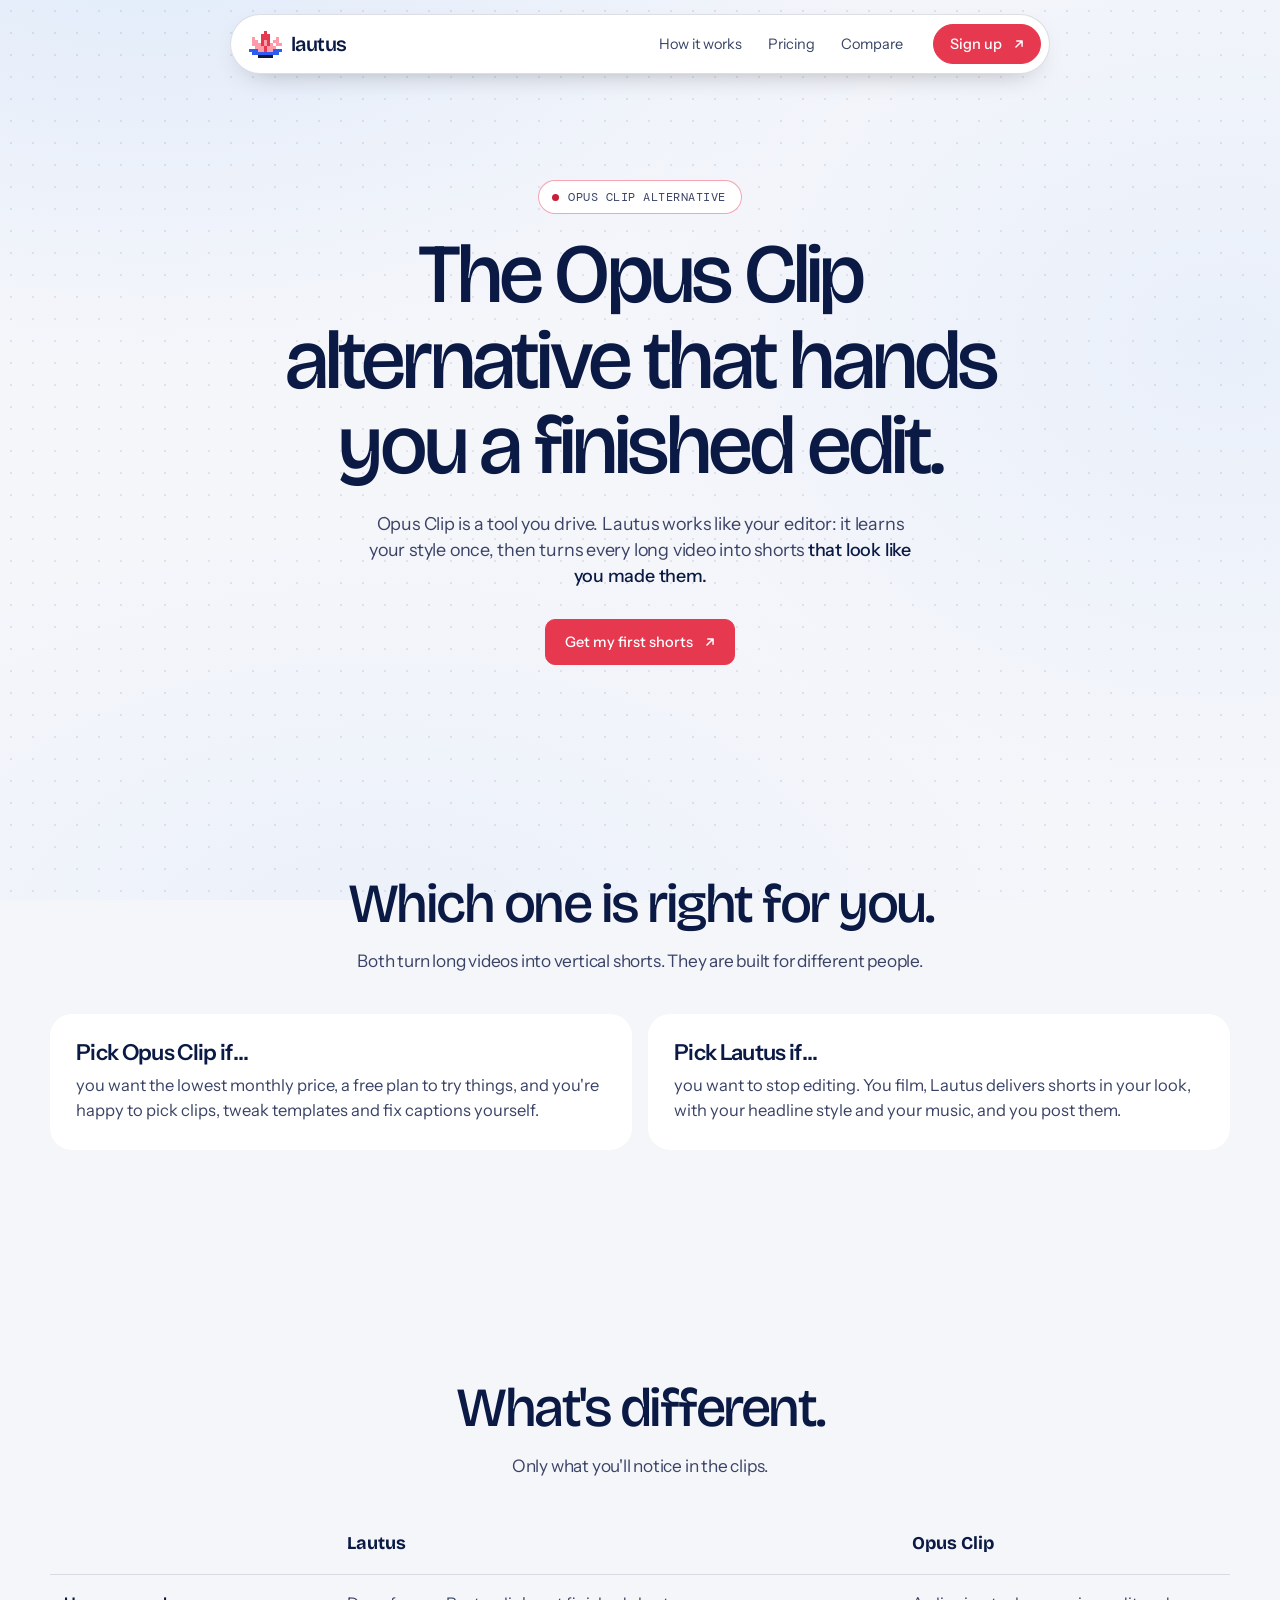
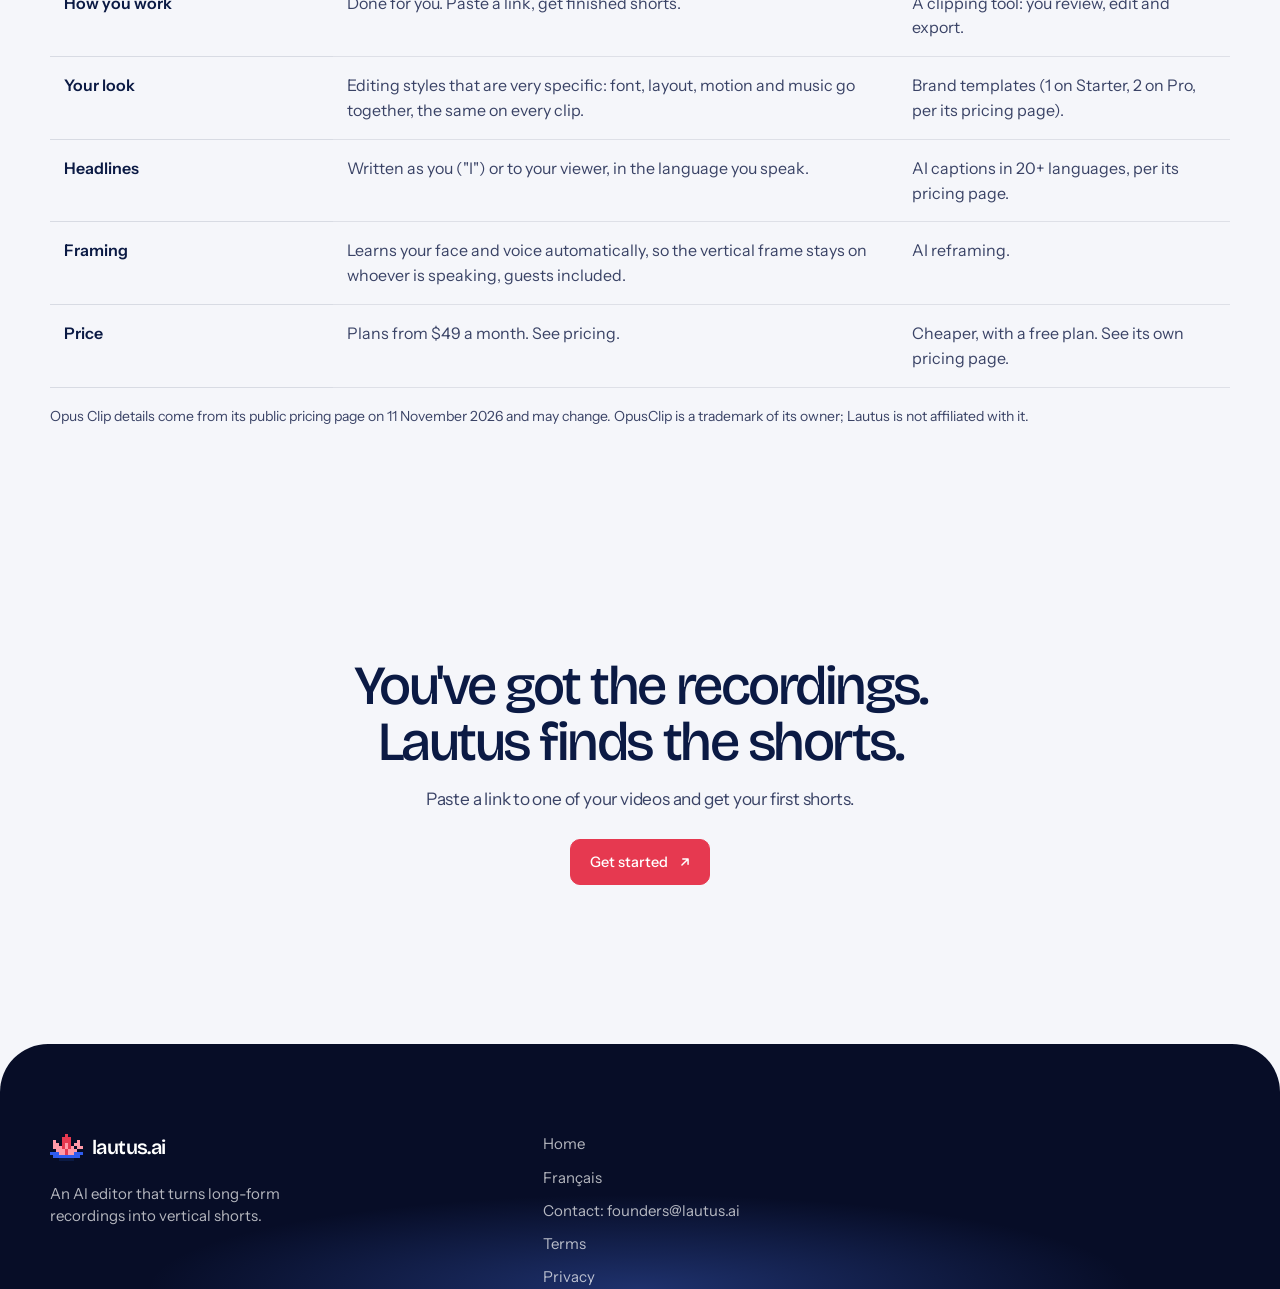
==== opus-clip-alternative/index.html @ 0450e689 "SEO: honest Opus Clip alternative page, linked from footer and sitemap Co-Authored-By: Claude Opus 5" ====
<!doctype html>
<html lang="en">
<head>
  <meta charset="utf-8" />
  <meta name="viewport" content="width=device-width, initial-scale=1" />
  <title>Opus Clip alternative for creators who want it done | Lautus</title>
  <meta name="description" content="Looking for an Opus Clip alternative? Lautus is for creators who want a finished edit in their own style, not another tool to drive: moments, framing, captions, headlines and music, done for you." />
  <meta name="robots" content="index, follow, max-image-preview:large" />
  <meta name="theme-color" content="#f7f9fe" />
  <meta name="color-scheme" content="light dark" />
  <link rel="canonical" href="https://lautus.ai/opus-clip-alternative/" />
  <link rel="icon" href="/favicon.ico" sizes="48x48" />
  <link rel="icon" type="image/png" sizes="32x32" href="/favicon-32.png" />
  <link rel="apple-touch-icon" sizes="180x180" href="/apple-touch-icon.png" />
  <meta property="og:type" content="website" />
  <meta property="og:site_name" content="Lautus" />
  <meta property="og:title" content="An Opus Clip alternative for creators who want it done" />
  <meta property="og:description" content="Lautus edits your long videos into shorts in your own style: moments, framing, captions, headlines and music." />
  <meta property="og:url" content="https://lautus.ai/opus-clip-alternative/" />
  <meta property="og:image" content="https://lautus.ai/og.png" />
  <meta name="twitter:card" content="summary_large_image" />
  <link rel="preconnect" href="https://fonts.googleapis.com" />
  <link rel="preconnect" href="https://fonts.gstatic.com" crossorigin />
  <link href="https://fonts.googleapis.com/css2?family=Bricolage+Grotesque:opsz,wght@12..96,500;12..96,600&family=DM+Mono:wght@400;500&family=Instrument+Sans:wght@400;500;600&display=swap" rel="stylesheet" />
  <script>
    // Same studio look as the English page (see index.html).
    (function () {
      var root = document.documentElement, dark = window.matchMedia('(prefers-color-scheme: dark)');
      'corners-round titles-plain buttons-accent depth-soft accent-cherry motion-live atmos-lit glow-blue design-new s-nav-v1 s-hero-v2 s-product-v2 s-how-v3 s-faq-v3 s-cta-v1 s-footer-v2'
        .split(' ').forEach(function (c) { root.classList.add('t-' + c); });
      function ground() { root.classList.toggle('t-ground-dark', dark.matches); root.classList.toggle('t-ground-light', !dark.matches); }
      ground();
      dark.addEventListener('change', ground);
    })();
  </script>
  <link rel="stylesheet" href="/styles.css?v=1793802056" />
  <link rel="stylesheet" href="/theme.css?v=1793802056" />
  <style>
    .seo-hero { padding: clamp(120px, 16vw, 180px) 0 clamp(48px, 8vw, 96px); text-align: center; }
    .seo-hero .hero__title { font-size: clamp(40px, 7vw, 84px); line-height: 1.02; max-width: 16ch; margin: 18px auto 0; }
    .seo-hero .hero__lede { max-width: 46ch; margin: 22px auto 0; }
    .seo-hero .btn { margin-top: 30px; }
    .seo-list { display: grid; gap: 16px; grid-template-columns: repeat(auto-fit, minmax(240px, 1fr)); margin-top: 40px; padding: 0; list-style: none; }
    .seo-list li { padding: 26px; border-radius: var(--radius, 22px); background: var(--surface, rgba(127,127,127,.06)); }
    .seo-list h3 { font-size: 22px; font-weight: 600; letter-spacing: -0.03em; line-height: 1.15; }
    .seo-list p { margin-top: 8px; color: var(--ink-2); }
    .seo-num { font-family: var(--font-title); font-size: 40px; font-weight: 600; line-height: 1; color: var(--accent); margin: 0 0 14px !important; }
    .seo-cta { text-align: center; }
    .seo-cta .lede { margin: 16px auto 0; max-width: 44ch; }
    .seo-cta .btn { margin-top: 28px; }
  </style>
  <style>
    .seo-table { width: 100%; margin-top: 36px; border-collapse: collapse; font-size: 16px; }
    .seo-table th, .seo-table td { text-align: left; vertical-align: top; padding: 16px 14px; border-bottom: 1px solid color-mix(in srgb, currentColor 12%, transparent); }
    .seo-table thead th { font-family: var(--font-title); font-size: 18px; }
    .seo-table td { color: var(--ink-2); }
    .seo-table th[scope=row] { font-weight: 600; width: 24%; }
    .seo-scroll { overflow-x: auto; }
    .seo-note { margin-top: 18px; font-size: 14px; color: var(--ink-2); }
  </style>
  <script type="application/ld+json">
  {
    "@context": "https://schema.org",
    "@type": "WebPage",
    "url": "https://lautus.ai/opus-clip-alternative/",
    "name": "Opus Clip alternative for creators who want it done",
    "inLanguage": "en",
    "isPartOf": { "@id": "https://lautus.ai/#website" },
    "about": { "@id": "https://lautus.ai/#org" }
  }
  </script>
</head>
<body>
  <header class="nav" data-nav>
    <div class="nav__bar">
      <a class="brand" href="/" aria-label="Lautus home">
        <img class="brand__mark" src="/brand/lautus-lotus-pixel.svg" alt="" width="110" height="90" />
        <span class="brand__word">lautus</span>
      </a>
      <nav class="nav__links" aria-label="Primary">
        <a href="/#how">How it works</a>
        <a href="/#pricing">Pricing</a>
        <a href="#compare">Compare</a>
      </nav>
      <div class="nav__cta">
        <a class="btn btn--sm nav__signup" href="https://app.lautus.ai/signup">
          <span class="btn__label">Sign up</span>
          <svg class="btn__icon" aria-hidden="true"><use href="#i-arrow" /></svg>
        </a>
      </div>
    </div>
  </header>

  <svg class="sprite" aria-hidden="true" focusable="false" style="display:none">
    <symbol id="i-arrow" viewBox="0 0 16 16"><path d="M4.5 11.5l7-7M5.5 4.5h6v6" fill="none" stroke="currentColor" stroke-width="1.7" stroke-linecap="round" stroke-linejoin="round"/></symbol>
  </svg>

  <main id="main">
    <section class="seo-hero">
      <div class="wrap">
        <p class="pill rise"><span class="pill__dot" aria-hidden="true"></span>Opus Clip alternative</p>
        <h1 class="hero__title rise" style="--d:1">The Opus Clip alternative that hands you a finished edit.</h1>
        <p class="hero__lede rise" style="--d:2">Opus Clip is a tool you drive. Lautus works like your editor: it learns your style once, then turns every long video into shorts <strong>that look like you made them.</strong></p>
        <a class="btn rise" style="--d:3" href="https://app.lautus.ai/signup">
          <span class="btn__label">Get my first shorts</span>
          <svg class="btn__icon" aria-hidden="true"><use href="#i-arrow" /></svg>
        </a>
      </div>
    </section>

    <section class="section" id="when">
      <div class="wrap">
        <header class="head">
          <h2 class="h2">Which one is right for you.</h2>
          <p class="lede">Both turn long videos into vertical shorts. They are built for different people.</p>
        </header>
        <ul class="seo-list">
          <li><h3>Pick Opus Clip if…</h3><p>you want the lowest monthly price, a free plan to try things, and you're happy to pick clips, tweak templates and fix captions yourself.</p></li>
          <li><h3>Pick Lautus if…</h3><p>you want to stop editing. You film, Lautus delivers shorts in your look, with your headline style and your music, and you post them.</p></li>
        </ul>
      </div>
    </section>

    <section class="section" id="compare">
      <div class="wrap">
        <header class="head">
          <h2 class="h2">What's different.</h2>
          <p class="lede">Only what you'll notice in the clips.</p>
        </header>
        <div class="seo-scroll">
          <table class="seo-table">
            <thead><tr><th scope="col"></th><th scope="col">Lautus</th><th scope="col">Opus Clip</th></tr></thead>
            <tbody>
              <tr><th scope="row">How you work</th><td>Done for you. Paste a link, get finished shorts.</td><td>A clipping tool: you review, edit and export.</td></tr>
              <tr><th scope="row">Your look</th><td>Editing styles that are very specific: font, layout, motion and music go together, the same on every clip.</td><td>Brand templates (1 on Starter, 2 on Pro, per its pricing page).</td></tr>
              <tr><th scope="row">Headlines</th><td>Written as you ("I") or to your viewer, in the language you speak.</td><td>AI captions in 20+ languages, per its pricing page.</td></tr>
              <tr><th scope="row">Framing</th><td>Learns your face and voice automatically, so the vertical frame stays on whoever is speaking, guests included.</td><td>AI reframing.</td></tr>
              <tr><th scope="row">Price</th><td>Plans from $49 a month. <a href="/#pricing">See pricing</a>.</td><td>Cheaper, with a free plan. See its own pricing page.</td></tr>
            </tbody>
          </table>
        </div>
        <p class="seo-note">Opus Clip details come from its public pricing page on 11 November 2026 and may change. OpusClip is a trademark of its owner; Lautus is not affiliated with it.</p>
      </div>
    </section>

    <section class="section seo-cta">
      <div class="wrap">
        <h2 class="h2">You've got the recordings.<br />Lautus finds the shorts.</h2>
        <p class="lede">Paste a link to one of your videos and get your first shorts.</p>
        <a class="btn" href="https://app.lautus.ai/signup">
          <span class="btn__label">Get started</span>
          <svg class="btn__icon" aria-hidden="true"><use href="#i-arrow" /></svg>
        </a>
      </div>
    </section>
  </main>

  <footer class="footer">
    <div class="wrap footer__top">
      <div class="footer__brand">
        <a class="brand brand--light" href="/" aria-label="Lautus home">
          <img class="brand__mark" src="/brand/lautus-lotus-pixel.svg" alt="" width="110" height="90" />
          <span class="brand__word">lautus.ai</span>
        </a>
        <p>An AI editor that turns long-form recordings into vertical shorts.</p>
      </div>
      <nav class="footer__links" aria-label="Footer">
        <a href="/">Home</a>
        <a href="/fr/" hreflang="fr" lang="fr">Français</a>
        <a href="mailto:founders@lautus.ai">Contact: founders@lautus.ai</a>
        <a href="https://app.lautus.ai/terms">Terms</a>
        <a href="https://app.lautus.ai/privacy">Privacy</a>
      </nav>
    </div>
  </footer>
</body>
</html>
---- styles.css ----
/* ==========================================================================
   Lautus — landing page
   Paper white · navy ink · cherry selections · soft blue glows
   ========================================================================== */

:root {
  --paper: #f7f9fe;
  --surface: #ffffff;
  --ink: #0b1a44;
  --ink-2: #4a5680;
  --ink-3: #626e94;
  --line: rgba(11, 26, 68, 0.09);
  --line-2: rgba(11, 26, 68, 0.16);

  --blue: #4f7dff;
  --blue-deep: #2f5cf0;
  --sky: #78a0ff;
  --cherry: #c81e38;
  --cherry-bright: #e63950;

  --night: #070d27;

  --font: 'General Sans', 'Helvetica Neue', Arial, sans-serif;
  --font-mono: 'Azeret Mono', 'SF Mono', Menlo, monospace;

  --ease-out: cubic-bezier(0.16, 1, 0.3, 1);
  --ease-io: cubic-bezier(0.65, 0, 0.35, 1);

  --shadow-btn:
    0 0.7px 0.7px -0.3px rgba(11, 26, 68, 0.08),
    0 1.8px 1.8px -0.6px rgba(11, 26, 68, 0.08),
    0 3.6px 3.6px -0.9px rgba(11, 26, 68, 0.08),
    0 6.9px 6.9px -1.2px rgba(11, 26, 68, 0.08),
    0 13.6px 13.6px -1.5px rgba(11, 26, 68, 0.09),
    0 30px 30px -1.75px rgba(11, 26, 68, 0.1);
  --shadow-card:
    0 1px 2px rgba(11, 26, 68, 0.04),
    0 4px 10px -4px rgba(11, 26, 68, 0.06),
    0 22px 44px -22px rgba(11, 26, 68, 0.2);
  --shadow-float:
    0 2px 6px rgba(11, 26, 68, 0.05),
    0 30px 70px -28px rgba(11, 26, 68, 0.35);

  --wrap: 1180px;
  --gutter: clamp(16px, 4vw, 40px);

  interpolate-size: allow-keywords;
}

/* Self-hosted Medium keeps the wordmark right even if the font CDN is slow. */
@font-face {
  font-family: 'General Sans';
  src: url('fonts/GeneralSans-Medium.woff2') format('woff2');
  font-weight: 500;
  font-style: normal;
  font-display: swap;
}

/* --------------------------------------------------------------------------
   Base
   -------------------------------------------------------------------------- */

*, *::before, *::after { box-sizing: border-box; }

html {
  -webkit-text-size-adjust: 100%;
  color-scheme: light;
  scroll-behavior: smooth;
  scroll-padding-top: 96px;
}

body {
  margin: 0;
  background: var(--paper);
  color: var(--ink);
  font-family: var(--font);
  font-size: 17px;
  line-height: 1.55;
  letter-spacing: -0.006em;
  -webkit-font-smoothing: antialiased;
  -moz-osx-font-smoothing: grayscale;
  overflow-x: clip;
}

img, svg { display: block; max-width: 100%; }
a { color: inherit; text-decoration: none; }
button, input { font: inherit; }
p, h1, h2, h3, ul, ol, figure, blockquote { margin: 0; }
ul, ol { padding: 0; list-style: none; }
strong, b { font-weight: 600; }

.sprite { position: absolute; width: 0; height: 0; overflow: hidden; }

.sr-only {
  position: absolute; width: 1px; height: 1px; padding: 0; margin: -1px;
  overflow: hidden; clip: rect(0, 0, 0, 0); white-space: nowrap; border: 0;
}

.skip {
  position: fixed; left: 16px; top: 16px; z-index: 100;
  padding: 10px 14px; border-radius: 10px;
  background: var(--ink); color: #fff; font-weight: 500;
  transform: translateY(-160%);
  transition: transform 0.3s var(--ease-out);
}
.skip:focus-visible { transform: none; outline: 2px solid var(--blue); outline-offset: 2px; }

.wrap { width: min(var(--wrap), 100% - 2 * var(--gutter)); margin-inline: auto; }

/* --------------------------------------------------------------------------
   Type
   -------------------------------------------------------------------------- */

.h2 {
  font-size: clamp(2.15rem, 4.4vw, 3.45rem);
  font-weight: 600;
  line-height: 1.02;
  letter-spacing: -0.045em;
  text-wrap: balance;
}

.lede {
  font-size: clamp(1.05rem, 1.35vw, 1.25rem);
  line-height: 1.45;
  letter-spacing: -0.012em;
  color: var(--ink-2);
  text-wrap: pretty;
}
.lede strong { font-weight: 500; color: var(--ink); }

.grad {
  background: linear-gradient(90deg, var(--ink) 0%, var(--blue-deep) 55%, var(--sky) 100%);
  -webkit-background-clip: text;
          background-clip: text;
  color: transparent;
}

/* Logo chip used as a section eyebrow */
.brandchip {
  display: inline-flex; align-items: center; gap: 8px;
  font-size: 15px; font-weight: 500; letter-spacing: 0.14em;
  color: var(--ink);
}
.brandchip img { width: 26px; height: auto; }
.brandchip__sep { width: 1px; height: 16px; background: var(--line-2); }
.brandchip__sub { letter-spacing: 0.02em; color: var(--ink-3); }
.brandchip--dark { color: #fff; }

/* --------------------------------------------------------------------------
   Buttons — letters roll up on hover (script.js splits the label)
   -------------------------------------------------------------------------- */

.btn {
  --btn-bg: var(--ink);
  --btn-fg: #fff;
  position: relative;
  display: inline-flex; align-items: center; justify-content: center; gap: 10px;
  height: 46px;
  padding: 0 17px 0 19px;
  border: 0; border-radius: 10px;
  background: var(--btn-bg);
  color: var(--btn-fg);
  font: 600 13px/1 var(--font);
  letter-spacing: 0.045em;
  text-transform: uppercase;
  white-space: nowrap;
  cursor: pointer;
  box-shadow: inset 0 1px 0 rgba(255, 255, 255, 0.14), var(--shadow-btn);
  transition: transform 0.35s var(--ease-out), box-shadow 0.35s var(--ease-out), opacity 0.25s;
}
.btn:hover { transform: translateY(-1px); }
.btn:active { transform: translateY(1px) scale(0.985); }
.btn:focus-visible { outline: 2px solid var(--blue); outline-offset: 3px; }

.btn--light {
  --btn-bg: #fff;
  --btn-fg: var(--ink);
  box-shadow: inset 0 0 0 1px rgba(11, 26, 68, 0.06), var(--shadow-btn);
}
.btn--sm { height: 40px; padding: 0 14px 0 16px; font-size: 12px; border-radius: 9px; }

.btn__label { display: inline-flex; }
.btn__icon { width: 14px; height: 14px; flex: none; transition: transform 0.45s var(--ease-out); }
.btn:hover .btn__icon { transform: translate(2px, -2px); }

.roll { display: inline-flex; height: 1.3em; line-height: 1.3em; overflow: hidden; }
.roll__c {
  display: inline-block;
  white-space: pre;
  text-shadow: 0 1.3em 0 currentColor;
  transition: transform 0.55s var(--ease-out);
  transition-delay: calc(var(--i) * 12ms);
}
.btn:hover .roll__c, .btn:focus-visible .roll__c { transform: translateY(-1.3em); }

/* --------------------------------------------------------------------------
   Nav — floating bar
   -------------------------------------------------------------------------- */

.nav {
  position: fixed; inset: 14px 0 auto; z-index: 50;
  padding-inline: var(--gutter);
  pointer-events: none;
}

.nav__bar, .nav__menu {
  pointer-events: auto;
  width: min(900px, 100%);
  margin-inline: auto;
  background: rgba(255, 255, 255, 0.74);
  -webkit-backdrop-filter: blur(18px) saturate(160%);
          backdrop-filter: blur(18px) saturate(160%);
  border: 1px solid rgba(255, 255, 255, 0.95);
  border-radius: 16px;
  box-shadow: 0 1px 2px rgba(11, 26, 68, 0.04), 0 12px 32px -16px rgba(11, 26, 68, 0.22);
}

.nav__bar {
  display: flex; align-items: center; gap: 8px;
  height: 60px;
  padding: 0 10px 0 14px;
  transition: box-shadow 0.4s, background-color 0.4s;
}
.nav.is-scrolled .nav__bar {
  background: rgba(255, 255, 255, 0.86);
  box-shadow: 0 1px 2px rgba(11, 26, 68, 0.05), 0 18px 40px -18px rgba(11, 26, 68, 0.3);
}

.brand { display: inline-flex; align-items: center; gap: 9px; color: var(--ink); }
.brand__mark { width: 34px; height: auto; }
.brand__word {
  font-weight: 500;
  font-size: 14.5px;
  letter-spacing: 0.16em;
  text-transform: lowercase;
}
.brand:focus-visible { outline: 2px solid var(--blue); outline-offset: 4px; border-radius: 8px; }

.nav__links { display: flex; align-items: center; gap: 2px; margin-left: auto; }
.nav__links a {
  padding: 8px 12px;
  border-radius: 8px;
  font-size: 14.5px;
  color: rgba(11, 26, 68, 0.66);
  transition: color 0.2s, background-color 0.2s;
}
.nav__links a:hover { color: var(--ink); background: rgba(11, 26, 68, 0.045); }
.nav__links a:focus-visible { outline: 2px solid var(--blue); outline-offset: 1px; }
.nav__cta { display: flex; align-items: center; gap: 8px; margin-left: 10px; }

.nav__toggle {
  display: none; place-items: center;
  width: 42px; height: 42px;
  margin-left: 6px;
  border: 0; border-radius: 10px;
  background: rgba(11, 26, 68, 0.05);
  cursor: pointer;
}
.nav__toggle span {
  grid-area: 1 / 1;
  width: 18px; height: 1.8px; border-radius: 2px;
  background: var(--ink);
  transition: transform 0.35s var(--ease-out);
}
.nav__toggle span:first-child { transform: translateY(-3.5px); }
.nav__toggle span:last-child { transform: translateY(3.5px); }
.nav__toggle[aria-expanded="true"] span:first-child { transform: rotate(45deg); }
.nav__toggle[aria-expanded="true"] span:last-child { transform: rotate(-45deg); }
.nav__toggle:focus-visible { outline: 2px solid var(--blue); outline-offset: 2px; }

.nav__menu {
  display: grid; gap: 2px;
  margin-top: 8px;
  padding: 10px;
  background: rgba(255, 255, 255, 0.94);
  animation: fade-up 0.4s var(--ease-out) both;
}
.nav__menu[hidden] { display: none; }
.nav__menu a:not(.btn) { padding: 12px; border-radius: 10px; font-size: 16px; }
.nav__menu a:not(.btn):hover { background: rgba(11, 26, 68, 0.045); }
.nav__menu .btn { margin-top: 6px; }

/* --------------------------------------------------------------------------
   Hero
   -------------------------------------------------------------------------- */

.hero {
  position: relative;
  isolation: isolate;
  padding-top: clamp(118px, 15vh, 150px);
}

.hero__bg {
  position: absolute; inset: 0 0 -10%; z-index: -1;
  overflow: hidden; pointer-events: none;
}

.glow { position: absolute; border-radius: 50%; filter: blur(70px); }
.glow--a {
  width: min(62vw, 820px); aspect-ratio: 1;
  left: -16%; top: -30%;
  background: radial-gradient(circle, rgba(79, 125, 255, 0.34) 0%, rgba(79, 125, 255, 0.1) 45%, transparent 70%);
  animation: drift-a 40s ease-in-out infinite alternate;
}
.glow--b {
  width: min(54vw, 720px); aspect-ratio: 1;
  right: -14%; top: -6%;
  background: radial-gradient(circle, rgba(120, 160, 255, 0.3) 0%, rgba(120, 160, 255, 0.08) 45%, transparent 70%);
  animation: drift-b 52s ease-in-out infinite alternate;
}
.glow--c {
  width: min(30vw, 380px); aspect-ratio: 1;
  left: 50%; top: 34%;
  background: radial-gradient(circle, rgba(230, 57, 80, 0.1) 0%, transparent 65%);
  animation: drift-c 46s ease-in-out infinite alternate;
}

/* soft vertical light, like sun through blinds */
.streaks {
  position: absolute; inset: 0;
  background: repeating-linear-gradient(90deg,
    rgba(255, 255, 255, 0) 0 80px,
    rgba(255, 255, 255, 0.6) 80px 130px,
    rgba(255, 255, 255, 0) 130px 230px);
  -webkit-mask-image: radial-gradient(70% 55% at 50% 18%, #000, transparent 75%);
          mask-image: radial-gradient(70% 55% at 50% 18%, #000, transparent 75%);
  filter: blur(16px);
  opacity: 0.8;
}

.hero__inner { display: flex; flex-direction: column; align-items: center; text-align: center; }

.pill {
  display: inline-flex; align-items: center; gap: 9px;
  height: 34px;
  padding: 0 15px 0 13px;
  border-radius: 999px;
  background: rgba(255, 255, 255, 0.75);
  border: 1px solid rgba(255, 255, 255, 0.95);
  box-shadow: 0 1px 2px rgba(11, 26, 68, 0.05), 0 8px 20px -10px rgba(11, 26, 68, 0.2);
  font-size: 13.5px; font-weight: 500;
  color: var(--ink-2);
}
.pill__dot {
  width: 7px; height: 7px; border-radius: 50%;
  background: var(--cherry);
  animation: pulse 2.4s ease-out infinite;
}

.hero__title {
  margin-top: 26px;
  font-size: clamp(2.4rem, 6.1vw, 4.9rem);
  font-weight: 600;
  line-height: 1.06;
  letter-spacing: -0.05em;
  text-wrap: balance;
}

/* "finds" — a clip selection, with marching ants, handles and in/out points */
.select {
  position: relative;
  display: inline-block;
  padding: 0 0.14em 0.02em;
  margin-inline: 0.02em;
  border-radius: 0.1em;
  background: #fff;
  box-shadow: 0 1px 16px rgba(11, 26, 68, 0.14), 0 1px 3px rgba(11, 26, 68, 0.06);
}
.select::before {
  --ant: var(--cherry-bright);
  content: "";
  position: absolute; inset: -2px;
  pointer-events: none;
  background:
    linear-gradient(90deg, var(--ant) 55%, transparent 0) 0 0 / 12px 2px repeat-x,
    linear-gradient(90deg, var(--ant) 55%, transparent 0) 0 100% / 12px 2px repeat-x,
    linear-gradient(180deg, var(--ant) 55%, transparent 0) 0 0 / 2px 12px repeat-y,
    linear-gradient(180deg, var(--ant) 55%, transparent 0) 100% 0 / 2px 12px repeat-y;
  animation: ants 1.2s linear infinite;
}
.select__h {
  position: absolute;
  width: 9px; height: 9px;
  background: #fff;
  border: 1.6px solid var(--cherry-bright);
  border-radius: 2px;
}
.select__h:nth-of-type(1) { left: -6px; top: -6px; }
.select__h:nth-of-type(2) { right: -6px; top: -6px; }
.select__h:nth-of-type(3) { left: -6px; bottom: -6px; }
.select__h:nth-of-type(4) { right: -6px; bottom: -6px; }
/* in/out points, drawn from data-tc so they stay out of the heading text */
/* hero A/B test, variant B: the selected word changes and the box follows its width */
.select { white-space: nowrap; transition: width 0.35s var(--ease-out); }
.select__w { display: inline-block; transition: opacity 0.2s, transform 0.2s var(--ease-out); }
.select__w.is-out { opacity: 0; transform: translateY(-0.18em); }

.select::after {
  content: attr(data-tc);
  content: attr(data-tc) / "";
  position: absolute; left: 50%; top: calc(100% + 11px);
  translate: -50% 0;
  padding: 5px 8px 4px;
  border-radius: 6px;
  background: var(--cherry);
  color: #fff;
  font: 500 11px/1 var(--font-mono);
  letter-spacing: 0.02em;
  white-space: nowrap;
  box-shadow: 0 6px 14px -6px rgba(200, 30, 56, 0.6);
}

.hero__lede {
  max-width: 36em;
  margin-top: 40px;
  font-size: clamp(1.05rem, 1.4vw, 1.28rem);
  line-height: 1.45;
  letter-spacing: -0.012em;
  color: var(--ink-2);
  text-wrap: pretty;
}
.hero__lede strong { font-weight: 500; color: var(--ink); }

.proof { margin-top: 52px; font-size: 14px; color: var(--ink-3); }

.marquee {
  width: min(920px, 100%);
  margin-top: 18px;
  overflow: hidden;
  -webkit-mask-image: linear-gradient(90deg, transparent, #000 14%, #000 86%, transparent);
          mask-image: linear-gradient(90deg, transparent, #000 14%, #000 86%, transparent);
}
.marquee__list { display: flex; justify-content: center; flex-wrap: wrap; row-gap: 12px; }
.marquee.is-ready .marquee__list {
  flex-wrap: nowrap; justify-content: flex-start;
  width: max-content;
  animation: marquee 38s linear infinite;
}
.marquee:hover .marquee__list { animation-play-state: paused; }
.marquee__list li {
  display: inline-flex; align-items: center; gap: 10px;
  padding-inline: 0 48px;
  font-size: 21px; font-weight: 600;
  letter-spacing: -0.035em;
  color: rgba(11, 26, 68, 0.55);
  white-space: nowrap;
}
.marquee__list svg { width: 22px; height: 22px; }

/* --------------------------------------------------------------------------
   Hero visual — scales with its own width (container units)
   -------------------------------------------------------------------------- */

.stage {
  position: relative;
  width: min(1180px, 100% - 2 * var(--gutter));
  aspect-ratio: 1180 / 600;
  margin: 52px auto 0;
  container-type: inline-size;
  -webkit-mask-image: linear-gradient(#000 70%, transparent 98%);
          mask-image: linear-gradient(#000 70%, transparent 98%);
}

.editor {
  position: absolute; left: 15.5%; top: 2%;
  width: 69%;
  font-size: 1.02cqw;
  border-radius: 1.4em;
  background: #fff;
  border: 1px solid rgba(11, 26, 68, 0.08);
  box-shadow: 0 2px 6px rgba(11, 26, 68, 0.05), 0 40px 90px -40px rgba(11, 26, 68, 0.45);
  overflow: hidden;
}

.editor__bar {
  display: flex; align-items: center; gap: 1em;
  height: 3.4em;
  padding: 0 1.2em;
  border-bottom: 1px solid var(--line);
  background: #fbfcff;
}
.dots { display: flex; gap: 0.45em; }
.dots i { width: 0.8em; height: 0.8em; border-radius: 50%; background: #dfe4f2; }
.editor__file { display: inline-flex; align-items: center; gap: 0.5em; font-size: 1.05em; font-weight: 500; }
.editor__file svg { width: 1.25em; height: 1.25em; color: var(--ink-3); }
.editor__tc { font: 500 0.92em var(--font-mono); color: var(--ink-3); }
.editor__found {
  display: inline-flex; align-items: center; gap: 0.5em;
  height: 2.2em; margin-left: auto; padding: 0 0.9em;
  border-radius: 999px;
  background: #fff0f2;
  color: var(--cherry);
  font-size: 0.95em; font-weight: 600;
}
.editor__found i {
  width: 0.55em; height: 0.55em; border-radius: 50%;
  background: var(--cherry-bright);
  animation: pulse 2.4s ease-out infinite;
}

.editor__body {
  display: grid;
  grid-template-columns: 1.72fr 1fr;
  gap: 1.1em;
  padding: 1.1em;
}

.player { position: relative; aspect-ratio: 16 / 9; border-radius: 0.9em; overflow: hidden; }

.scene { position: absolute; inset: 0; overflow: hidden; background: var(--scene, #1a2a66); }
.scene--stage {
  --scene:
    radial-gradient(55% 70% at 68% 32%, rgba(120, 160, 255, 0.6), transparent 70%),
    radial-gradient(40% 40% at 95% 95%, rgba(230, 57, 80, 0.35), transparent 70%),
    linear-gradient(180deg, #111c4a, #0a1233);
}
.scene__screen {
  position: absolute; left: 7%; top: 14%;
  width: 40%; aspect-ratio: 16 / 10;
  display: flex; flex-direction: column; gap: 0.7em;
  padding: 1.4em;
  border-radius: 0.5em;
  background: linear-gradient(160deg, rgba(255, 255, 255, 0.22), rgba(255, 255, 255, 0.05));
  border: 1px solid rgba(255, 255, 255, 0.18);
}
.scene__screen i { height: 0.6em; border-radius: 1em; background: rgba(255, 255, 255, 0.35); }
.scene__screen i:nth-child(1) { width: 70%; height: 1em; background: rgba(255, 255, 255, 0.55); }
.scene__screen i:nth-child(2) { width: 92%; }
.scene__screen i:nth-child(3) { width: 56%; }

.person { fill: currentColor; }
.scene .person {
  position: absolute; bottom: -3%; left: 54%;
  width: 30%;
  color: #060b24;
  filter: drop-shadow(0 0 1.1em rgba(120, 160, 255, 0.5));
}

.crop {
  position: absolute; top: 0; bottom: 0; left: 53.2%;
  width: 31.64%;
  border: 2px dashed rgba(255, 255, 255, 0.92);
  border-radius: 0.4em;
  box-shadow: 0 0 0 100em rgba(4, 8, 28, 0.45);
}
.crop b {
  position: absolute; top: 0.7em; left: 0.7em;
  padding: 0.35em 0.55em;
  border-radius: 0.4em;
  background: var(--cherry-bright);
  color: #fff;
  font: 600 0.85em/1 var(--font-mono);
}

.moments { display: flex; flex-direction: column; gap: 0.55em; min-width: 0; }
.moments__head {
  display: flex; align-items: center; justify-content: space-between;
  padding: 0.2em 0.2em 0.3em;
  font-size: 1.05em; font-weight: 600;
}
.moments__head span {
  padding: 0.25em 0.65em; border-radius: 1em;
  background: #f1f4fc;
  font: 500 0.85em var(--font-mono);
  color: var(--ink-3);
}
.moment {
  display: flex; align-items: center; gap: 0.75em;
  padding: 0.6em;
  border-radius: 0.75em;
  border: 1px solid var(--line);
  background: #fff;
}
.moment.is-active {
  border-color: rgba(230, 57, 80, 0.5);
  background: #fff6f7;
  box-shadow: 0 0 0 3px rgba(230, 57, 80, 0.08);
}
.moment__thumb { flex: none; width: 2.6em; aspect-ratio: 9 / 16; border-radius: 0.4em; background: var(--scene); }
.moment__txt { flex: 1; min-width: 0; display: flex; flex-direction: column; gap: 0.25em; }
.moment__txt b {
  display: -webkit-box; -webkit-line-clamp: 2; -webkit-box-orient: vertical; overflow: hidden;
  font-size: 0.98em; font-weight: 600; line-height: 1.25; letter-spacing: -0.01em;
}
.moment__txt small { font: 400 0.8em var(--font-mono); color: var(--ink-3); }

.score {
  position: relative;
  flex: none; display: grid; place-items: center;
  width: 2.6em; height: 2.6em; border-radius: 50%;
  font: 600 0.9em/1 var(--font-mono);
  color: var(--blue-deep);
}
.score::before {
  content: "";
  position: absolute; inset: 0; border-radius: 50%;
  background: conic-gradient(currentColor 0 88%, rgba(79, 125, 255, 0.15) 0);
  -webkit-mask: radial-gradient(farthest-side, transparent calc(100% - 2.5px), #000 calc(100% - 2px));
          mask: radial-gradient(farthest-side, transparent calc(100% - 2.5px), #000 calc(100% - 2px));
}
.moment.is-active .score { color: var(--cherry-bright); }

.timeline {
  grid-column: 1 / -1;
  padding: 0.9em 1em 1.1em;
  border-radius: 0.9em;
  background: #f6f8fd;
  border: 1px solid var(--line);
}
.timeline__ruler {
  display: flex; justify-content: space-between;
  margin-bottom: 0.7em;
  font: 400 0.78em var(--font-mono);
  color: var(--ink-3);
}
.timeline__track { position: relative; height: 4.2em; }

.wave { display: flex; align-items: center; gap: 2px; height: 100%; }
.wave i {
  flex: 1;
  height: calc(var(--h, 0.4) * 100%);
  min-height: 2px;
  border-radius: 2px;
  background: rgba(11, 26, 68, 0.18);
}
.timeline .wave i.on { background: var(--cherry-bright); }

.clip {
  position: absolute; top: -0.4em; bottom: -0.4em;
  left: var(--x); width: var(--w);
  border-radius: 0.4em;
  background: rgba(230, 57, 80, 0.1);
  border: 1.5px solid rgba(230, 57, 80, 0.65);
}
.clip.is-active { background: rgba(230, 57, 80, 0.18); border-color: var(--cherry-bright); box-shadow: 0 0 0 3px rgba(230, 57, 80, 0.12); }

.playhead {
  position: absolute; inset: -0.9em 0 -0.7em;
  pointer-events: none;
  transform: translateX(21%);
  animation: playhead 16s linear -3.4s infinite;
}
.playhead::before, .playhead::after {
  content: "";
  position: absolute; left: 0;
  background: var(--ink);
}
.playhead::before {
  top: -0.2em;
  width: 0.9em; height: 0.9em;
  translate: calc(-50% + 1px) 0;
  clip-path: polygon(0 0, 100% 0, 100% 55%, 50% 100%, 0 55%);
}
.playhead::after { top: 0; bottom: 0; width: 2px; border-radius: 2px; }

/* phones fanned around the editor */
.phone { position: absolute; z-index: 2; width: 18.5%; }
.phone .short { font-size: 0.95cqw; }
.phone--l { left: 2.5%; top: 17%; rotate: -7deg; }
.phone--r { right: 2.5%; top: 9%; rotate: 6deg; }
.phone--l .short { animation: float 7s ease-in-out infinite alternate; }
.phone--r .short { animation: float 8s ease-in-out -3s infinite alternate; }

/* --------------------------------------------------------------------------
   Vertical short — a stylised 9:16 frame, sized in em
   -------------------------------------------------------------------------- */

.short {
  position: relative;
  aspect-ratio: 9 / 16;
  font-size: 10px;
  border-radius: 1.8em;
  border: 0.45em solid #0a1030;
  background: var(--scene, #1b2b6b);
  overflow: hidden;
  isolation: isolate;
  box-shadow: 0 2em 4em -1.6em rgba(6, 12, 40, 0.55), 0 0.3em 0.8em rgba(6, 12, 40, 0.2);
}
.short__person {
  position: absolute; left: 50%; bottom: -4%;
  width: 92%;
  translate: -50% 0;
  color: rgba(5, 9, 30, 0.94);
  filter: drop-shadow(0 0 1.4em rgba(255, 255, 255, 0.28));
}
.short__progress {
  position: absolute; top: 1.3em; left: 1.2em; right: 1.2em;
  height: 0.28em; border-radius: 1em;
  background: rgba(255, 255, 255, 0.28);
  overflow: hidden;
}
.short__progress i {
  display: block; height: 100%;
  border-radius: inherit;
  background: #fff;
  transform: scaleX(0.35);
  transform-origin: left;
  animation: progress 9s linear infinite;
}
.short__cap {
  position: absolute; left: 0.9em; right: 0.9em; top: 42%; z-index: 2;
  translate: 0 -50%;
  text-align: center;
  font-size: 1.75em; font-weight: 700;
  line-height: 1.12;
  letter-spacing: -0.025em;
  color: #fff;
  text-shadow: 0 0.08em 0.5em rgba(0, 0, 0, 0.45);
  text-wrap: balance;
}
.short__cap em {
  font-style: normal;
  padding: 0 0.16em;
  border-radius: 0.14em;
  background: var(--cherry-bright);
  text-shadow: none;
  -webkit-box-decoration-break: clone;
          box-decoration-break: clone;
}
.short__rail { position: absolute; right: 0.9em; bottom: 6.4em; display: grid; gap: 1.1em; color: #fff; }
.short__rail svg { width: 2em; height: 2em; filter: drop-shadow(0 0.1em 0.3em rgba(0, 0, 0, 0.35)); }
.short__meta {
  position: absolute; left: 1.2em; bottom: 1.7em;
  display: flex; align-items: center; gap: 0.6em;
  font-size: 1.05em; font-weight: 600;
  color: #fff;
}
.short__meta i {
  width: 2em; height: 2em; border-radius: 50%;
  background: linear-gradient(135deg, #fff, #9bb5ff);
  border: 2px solid #fff;
}

.short--mini { border-width: 0.55em; }
.short--mini .short__cap { font-size: 1.9em; }

/* backdrops, lit from behind the speaker */
.sc-1 { --scene: radial-gradient(90% 55% at 50% 32%, #7d9bff 0%, #3350c4 42%, #0e1850 100%); }
.sc-2 { --scene: radial-gradient(90% 55% at 50% 32%, #ff9b86 0%, #c23a55 45%, #2c0a1e 100%); }
.sc-3 { --scene: radial-gradient(90% 55% at 50% 32%, #a893ff 0%, #5a3cc4 45%, #170c42 100%); }
.sc-4 { --scene: radial-gradient(90% 55% at 50% 32%, #ffcf7a 0%, #c9742a 45%, #2e1606 100%); }
.sc-5 { --scene: radial-gradient(90% 55% at 50% 32%, #6ee6d4 0%, #1b8f86 45%, #062a27 100%); }
.sc-6 { --scene: radial-gradient(90% 55% at 50% 32%, #ffa3d3 0%, #c2438a 45%, #300b26 100%); }

/* --------------------------------------------------------------------------
   Sections
   -------------------------------------------------------------------------- */

.section { position: relative; padding-block: clamp(76px, 9vw, 124px); }
.section--flush { padding-block: 0; }

.head {
  display: flex; flex-direction: column; align-items: center; gap: 16px;
  max-width: 740px;
  margin-inline: auto;
  text-align: center;
}
.head .lede { max-width: 34em; }
.head .btn { margin-top: 8px; }
.head--dark .h2 { color: #fff; }
.head--dark .lede { color: rgba(255, 255, 255, 0.66); }

/* Product ---------------------------------------------------------------- */

.product__grid {
  display: grid;
  grid-template-columns: minmax(0, 5fr) minmax(0, 7fr);
  gap: clamp(32px, 5vw, 72px);
  align-items: start;
}

.product__intro {
  position: sticky; top: 120px;
  display: flex; flex-direction: column; align-items: flex-start; gap: 18px;
}
.product__intro .btn { margin-top: 6px; }

.rule {
  max-width: 400px;
  margin-top: 30px;
  padding: 20px 22px;
  border-radius: 16px;
  background: rgba(255, 255, 255, 0.6);
  border: 1px solid rgba(255, 255, 255, 0.95);
  box-shadow: var(--shadow-card);
}
.rule blockquote { font-size: 17px; font-weight: 500; line-height: 1.4; letter-spacing: -0.015em; }
.rule figcaption { display: flex; align-items: center; gap: 10px; margin-top: 14px; }
.rule figcaption img { width: 32px; height: auto; }
.rule figcaption b { display: block; font-size: 14px; }
.rule figcaption small { display: block; font-size: 13px; color: var(--ink-3); }

.frame {
  position: relative;
  padding: 14px;
  border-radius: 28px;
  border: 1.5px dashed rgba(79, 125, 255, 0.5);
  background: linear-gradient(180deg, rgba(79, 125, 255, 0.06), rgba(79, 125, 255, 0.02));
}
.frame__label {
  position: absolute; top: -16px; left: 22px;
  display: inline-flex; align-items: center; gap: 7px;
  height: 30px;
  padding: 0 12px 0 7px;
  border-radius: 9px;
  background: #fff;
  border: 1.5px dashed rgba(79, 125, 255, 0.55);
  box-shadow: 0 4px 10px -4px rgba(11, 26, 68, 0.15);
  font-size: 14px; font-weight: 500;
}
.frame__label img { width: 22px; height: auto; }

.bento { display: grid; grid-template-columns: repeat(2, minmax(0, 1fr)); gap: 12px; }

.card {
  position: relative;
  display: flex; flex-direction: column;
  border-radius: 20px;
  background: linear-gradient(180deg, var(--t1, #fff), var(--t2, #fff));
  border: 1px solid rgba(255, 255, 255, 0.95);
  box-shadow: var(--shadow-card);
  overflow: hidden;
}
.card--blue { --t1: #f3f6ff; --t2: #e3eaff; }
.card--lilac { --t1: #f6f3ff; --t2: #e9e3ff; }
.card--rose { --t1: #fff5f6; --t2: #ffe4e8; }
.card--sky { --t1: #f1f9ff; --t2: #dff0ff; }
.card--wide { grid-column: 1 / -1; flex-direction: row; --t1: #ffffff; --t2: #edf1ff; }

.card__viz {
  position: relative;
  height: 200px;
  margin: 10px 10px 0;
  border-radius: 14px;
  background: rgba(255, 255, 255, 0.72);
  border: 1px solid rgba(11, 26, 68, 0.06);
  overflow: hidden;
}
.card__body { padding: 18px 20px 22px; }
.card__title {
  display: flex; align-items: center; gap: 9px;
  font-size: 20px; font-weight: 600;
  line-height: 1.15;
  letter-spacing: -0.03em;
}
.card__title svg { flex: none; width: 20px; height: 20px; color: var(--blue); }
.card__text { margin-top: 8px; font-size: 15px; line-height: 1.5; color: var(--ink-2); }
.card__text strong { color: var(--ink); }

.card--wide .card__body { flex: 1; align-self: center; padding: 26px 24px; }
.card--wide .card__viz { flex: 0 0 50%; height: auto; min-height: 230px; margin: 10px; }

.platforms { display: flex; flex-wrap: wrap; gap: 6px; margin-top: 16px; }
.platforms span {
  display: inline-flex; align-items: center;
  height: 28px; padding: 0 10px;
  border-radius: 8px;
  background: #fff;
  border: 1px solid var(--line);
  font-size: 13px; font-weight: 500;
}

/* bento visuals */
.viz-moment { display: flex; flex-direction: column; justify-content: center; gap: 14px; padding: 16px; }
.viz-moment p { display: flex; align-items: center; gap: 10px; font-size: 13.5px; line-height: 1.35; color: var(--ink-3); }
.viz-moment .tc { flex: none; font: 400 11px var(--font-mono); color: #a0aac6; }
.viz-moment .line { flex: 1; min-width: 0; }
.viz-moment .is-sel { color: var(--ink); font-weight: 500; }
.viz-moment .sel {
  padding: 2px 5px;
  border-radius: 4px;
  background: #fff;
  outline: 1.5px dashed var(--cherry-bright);
  outline-offset: 2px;
  box-shadow: 0 6px 16px -6px rgba(200, 30, 56, 0.35);
  -webkit-box-decoration-break: clone;
          box-decoration-break: clone;
}
.viz-moment .score { width: 34px; height: 34px; font-size: 11px; color: var(--cherry-bright); }

.viz-reframe { background: #0a1233; }
.viz-reframe .person {
  position: absolute; bottom: -4%;
  width: 30%;
  color: rgba(5, 9, 30, 0.95);
  filter: drop-shadow(0 0 14px rgba(255, 255, 255, 0.28));
}
.viz-reframe .person--a { left: 14%; }
.viz-reframe .person--b { left: 56%; }
.crop--track {
  width: auto; height: 100%;
  aspect-ratio: 9 / 16;
  left: 11%;
  animation: track 7s var(--ease-io) infinite;
}

.viz-captions {
  display: grid; place-items: center; align-content: center; gap: 18px;
  background: radial-gradient(90% 90% at 50% 15%, #3b2142, #120b1f);
}
.karaoke {
  text-align: center;
  font-size: 25px; font-weight: 700;
  line-height: 1.2;
  letter-spacing: -0.03em;
  color: #fff;
}
.karaoke span {
  padding: 0 0.12em;
  border-radius: 0.12em;
  animation: word 3.6s infinite;
}
.karaoke span:nth-of-type(2) { animation-delay: 0.45s; }
.karaoke span:nth-of-type(3) { animation-delay: 0.9s; }
.karaoke span:nth-of-type(4) { animation-delay: 1.35s; }
.karaoke span:nth-of-type(5) { animation-delay: 1.8s; }
.karaoke span:nth-of-type(6) { animation-delay: 2.25s; }
.karaoke span:nth-of-type(7) { animation-delay: 2.7s; }
.styles { display: flex; gap: 6px; }
.styles i {
  padding: 5px 10px;
  border-radius: 7px;
  font-style: normal; font-size: 11.5px; font-weight: 600;
  color: rgba(255, 255, 255, 0.7);
  background: rgba(255, 255, 255, 0.08);
  border: 1px solid rgba(255, 255, 255, 0.12);
}
.styles i.is-on { color: #fff; background: var(--cherry-bright); border-color: transparent; }

.viz-sound { display: flex; flex-direction: column; justify-content: center; gap: 16px; padding: 18px; }
.viz-sound p { display: flex; align-items: center; gap: 12px; }
.tag-s {
  flex: none; width: 52px;
  font: 500 10.5px var(--font-mono);
  letter-spacing: 0.08em;
  text-transform: uppercase;
  color: var(--ink-3);
}
.tag-s--on { color: var(--blue-deep); }
.viz-sound .wave { flex: 1; height: 56px; }
.wave--mixed i { background: var(--blue); }

.viz-publish {
  container-type: inline-size;
  display: flex; align-items: center; justify-content: center; gap: 10px;
  padding: 20px 0;
  background: radial-gradient(80% 90% at 50% 100%, rgba(79, 125, 255, 0.22), transparent 70%), rgba(255, 255, 255, 0.7);
}
.viz-publish .short { flex: none; width: 27cqw; font-size: 1.75cqw; }
.viz-publish .short:nth-child(1) { rotate: -5deg; translate: 0 8px; }
.viz-publish .short:nth-child(2) { width: 32cqw; font-size: 2.05cqw; }
.viz-publish .short:nth-child(3) { rotate: 5deg; translate: 0 8px; }

/* How it works ------------------------------------------------------------ */

.steps {
  display: grid;
  grid-template-columns: repeat(12, minmax(0, 1fr));
  gap: 14px;
  margin-top: clamp(44px, 6vw, 64px);
}

.step {
  position: relative;
  display: flex; flex-direction: column; justify-content: flex-end;
  min-height: 390px;
  padding: 28px 30px 30px;
  border-radius: 24px;
  background: linear-gradient(165deg, #ffffff 10%, #edf2ff 100%);
  border: 1px solid rgba(255, 255, 255, 0.95);
  box-shadow: var(--shadow-card);
  overflow: hidden;
}
.step--1 { grid-column: span 7; background: linear-gradient(160deg, #eef3ff 0%, #d6e1ff 100%); }
.step--2 { grid-column: span 5; }
.step--3 { grid-column: span 5; }
.step--4 { grid-column: span 7; background: linear-gradient(160deg, #fff 0%, #ffe9ed 100%); }

.step__num {
  position: relative; z-index: 1;
  margin-bottom: 16px;
  font-size: 118px; font-weight: 600;
  line-height: 0.8;
  letter-spacing: -0.07em;
  background: linear-gradient(180deg, var(--blue-deep) 0%, rgba(79, 125, 255, 0.22) 100%);
  -webkit-background-clip: text;
          background-clip: text;
  color: transparent;
}
.step--4 .step__num { background-image: linear-gradient(180deg, var(--cherry-bright) 0%, rgba(230, 57, 80, 0.2) 100%); }
.step__title { position: relative; z-index: 1; font-size: 26px; font-weight: 600; line-height: 1.1; letter-spacing: -0.035em; }
.step__text { position: relative; z-index: 1; max-width: 32ch; margin-top: 6px; font-size: 16px; color: var(--ink-2); }
.step__viz { position: absolute; top: 26px; right: 26px; width: 56%; }

.cursor {
  position: absolute; z-index: 3;
  width: 22px; height: 22px;
  color: var(--ink);
  filter: drop-shadow(0 2px 4px rgba(11, 26, 68, 0.3));
}

.viz-upload { display: grid; gap: 10px; }
.drop {
  display: grid; place-items: center; align-content: center; gap: 8px;
  height: 118px;
  border-radius: 16px;
  border: 1.5px dashed rgba(79, 125, 255, 0.55);
  background: rgba(255, 255, 255, 0.6);
  font-size: 14px; font-weight: 500;
  color: var(--ink-2);
}
.drop__icon {
  display: grid; place-items: center;
  width: 40px; height: 40px;
  border-radius: 12px;
  background: #fff;
  box-shadow: var(--shadow-card);
  color: var(--blue);
}
.drop__icon svg { width: 20px; height: 20px; }
.file {
  display: grid; grid-template-columns: auto 1fr; column-gap: 12px; row-gap: 8px; align-items: center;
  padding: 12px 14px;
  border-radius: 14px;
  background: #fff;
  box-shadow: var(--shadow-card);
}
.file__icon {
  grid-row: span 2;
  display: grid; place-items: center;
  width: 38px; height: 38px;
  border-radius: 10px;
  background: #eef2ff;
  color: var(--blue-deep);
}
.file__icon svg { width: 20px; height: 20px; }
.file__txt { display: flex; justify-content: space-between; gap: 8px; font-size: 13.5px; }
.file__txt small { font: 400 11.5px var(--font-mono); color: var(--ink-3); }
.file__bar { height: 6px; border-radius: 6px; background: #e8edfa; overflow: hidden; }
.file__bar i {
  display: block; height: 100%;
  border-radius: inherit;
  background: linear-gradient(90deg, var(--blue), var(--sky));
  transform: scaleX(0.68);
  transform-origin: left;
  animation: upload 3.4s var(--ease-io) infinite;
}

.viz-scan {
  position: relative;
  display: grid; gap: 7px;
  padding: 14px 16px;
  border-radius: 16px;
  background: #fff;
  box-shadow: var(--shadow-card);
}
.viz-scan p { display: flex; align-items: center; gap: 10px; }
.viz-scan .tc { width: 40px; font: 400 10.5px var(--font-mono); color: var(--ink-3); }
.viz-scan i { flex: 1; height: 8px; border-radius: 8px; background: linear-gradient(90deg, #e6ebf8 var(--w), transparent 0); }
.viz-scan b { width: 22px; text-align: right; font: 500 11px var(--font-mono); color: var(--ink-3); }
.viz-scan .is-hot i { background: linear-gradient(90deg, rgba(230, 57, 80, 0.4) var(--w), transparent 0); }
.viz-scan .is-hot b { color: var(--cherry-bright); }
.scanline {
  position: absolute; left: 0; right: 0; top: 0;
  height: 28px;
  background: linear-gradient(180deg, transparent, rgba(79, 125, 255, 0.16));
  border-bottom: 1.5px solid rgba(79, 125, 255, 0.6);
  animation: scan 3.6s var(--ease-io) infinite alternate;
}
.viz-scan .cursor { right: 16%; bottom: -8px; }

.viz-pick { display: grid; gap: 8px; }
.viz-pick p {
  display: flex; align-items: center; gap: 10px;
  padding: 9px 12px;
  border-radius: 12px;
  background: #fff;
  box-shadow: var(--shadow-card);
  font-size: 13px;
}
.viz-pick p:not(.is-on) { opacity: 0.55; }
.viz-pick .box {
  flex: none; display: grid; place-items: center;
  width: 20px; height: 20px;
  border-radius: 6px;
  border: 1.5px solid var(--line-2);
  color: #fff;
}
.viz-pick .is-on .box { background: var(--ink); border-color: var(--ink); }
.viz-pick .box svg { width: 14px; height: 14px; }
.viz-pick .thumb { flex: none; width: 18px; aspect-ratio: 9 / 16; border-radius: 4px; background: var(--scene); }
.viz-pick b { flex: 1; min-width: 0; font-weight: 500; white-space: nowrap; overflow: hidden; text-overflow: ellipsis; }
.viz-pick small { font: 400 11px var(--font-mono); color: var(--ink-3); }

.viz-post { height: 220px; }
.viz-post .short { position: absolute; top: 0; font-size: 6.4px; }
.viz-post .short:nth-child(1) { right: 118px; top: 12px; width: 100px; rotate: -6deg; }
.viz-post .short:nth-child(2) { right: 6px; width: 112px; rotate: 4deg; }
.dl {
  position: absolute; right: 56px; bottom: -4px; z-index: 2;
  display: inline-flex; align-items: center; gap: 8px;
  height: 40px; padding: 0 14px;
  border-radius: 10px;
  background: var(--ink);
  color: #fff;
  font-size: 13px; font-weight: 600;
  white-space: nowrap;
  box-shadow: var(--shadow-btn);
}
.dl svg { width: 16px; height: 16px; }
.viz-post .cursor { right: 40px; bottom: -22px; }

/* Use cases — dark panel -------------------------------------------------- */

.night {
  position: relative;
  isolation: isolate;
  margin-inline: clamp(8px, 1.4vw, 18px);
  padding-block: clamp(80px, 10vw, 130px) clamp(64px, 8vw, 110px);
  border-radius: clamp(28px, 4vw, 48px);
  background: var(--night);
  color: #fff;
  overflow: hidden;
}
.night__glow {
  position: absolute; inset: 0; z-index: -1;
  background:
    radial-gradient(50% 40% at 50% 0%, rgba(79, 125, 255, 0.45), transparent 70%),
    radial-gradient(30% 30% at 88% 22%, rgba(230, 57, 80, 0.22), transparent 70%),
    radial-gradient(35% 35% at 10% 40%, rgba(120, 160, 255, 0.14), transparent 70%);
}
.night__glow::after, .cta__glow::after {
  content: "";
  position: absolute; inset: 0;
  background-image: url("data:image/svg+xml;utf8,<svg xmlns='http://www.w3.org/2000/svg' width='160' height='160'><filter id='n'><feTurbulence type='fractalNoise' baseFrequency='.9' numOctaves='2' stitchTiles='stitch'/></filter><rect width='100%' height='100%' filter='url(%23n)' opacity='.5'/></svg>");
  opacity: 0.14;
  mix-blend-mode: overlay;
}

.cases {
  display: grid;
  grid-template-columns: repeat(3, minmax(0, 1fr));
  gap: 18px;
  margin-top: clamp(44px, 6vw, 64px);
}

.case {
  display: flex; flex-direction: column;
  border-radius: 26px;
  background: #fff;
  color: var(--ink);
  border: 6px solid var(--c);
  box-shadow: 0 30px 60px -30px rgba(0, 0, 0, 0.6);
  overflow: hidden;
}
.case__art {
  position: relative;
  height: 280px;
  overflow: hidden;
  background:
    radial-gradient(70% 80% at 50% 100%, color-mix(in srgb, var(--c) 34%, #fff), transparent 75%),
    linear-gradient(180deg, #fff, color-mix(in srgb, var(--c) 8%, #fff));
}
.case__art .short {
  position: absolute; left: 50%; bottom: -7%;
  width: 46%;
  font-size: 7.6px;
  translate: -50% 0;
  transition: translate 0.6s var(--ease-out), rotate 0.6s var(--ease-out);
}
.case__art .short:nth-child(2) { z-index: 2; }
.case__art .short--ghost { width: 38%; bottom: -17%; opacity: 0.9; }
.case__art .short--ghost:nth-child(1) { translate: -118% 0; rotate: -9deg; }
.case__art .short--ghost:nth-child(3) { translate: 18% 0; rotate: 9deg; }
.case:hover .case__art .short:nth-child(2) { translate: -50% -10px; }
.case:hover .case__art .short--ghost:nth-child(1) { translate: -124% -4px; rotate: -12deg; }
.case:hover .case__art .short--ghost:nth-child(3) { translate: 24% -4px; rotate: 12deg; }

.case__foot { padding: 18px 20px 22px; border-top: 1px solid var(--line); }
.tag {
  display: inline-flex; align-items: center; gap: 6px;
  height: 28px; padding: 0 10px;
  border-radius: 8px;
  background: color-mix(in srgb, var(--c) 12%, #fff);
  color: color-mix(in srgb, var(--c) 65%, var(--ink));
  font-size: 12.5px; font-weight: 600;
}
.tag svg { width: 15px; height: 15px; }
.case__title { margin-top: 12px; font-size: 19px; font-weight: 600; line-height: 1.22; letter-spacing: -0.03em; }
.case__title span { font-weight: 500; color: var(--ink-3); }

/* Compare ----------------------------------------------------------------- */

.versus {
  display: grid;
  grid-template-columns: repeat(2, minmax(0, 1fr));
  gap: 16px;
  max-width: 980px;
  margin: clamp(44px, 6vw, 60px) auto 0;
}
.vs { position: relative; padding: 30px; border-radius: 24px; overflow: hidden; }
.vs--old { background: rgba(255, 255, 255, 0.45); border: 1.5px dashed var(--line-2); }
.vs--new { background: #fff; border: 1px solid #fff; box-shadow: var(--shadow-float); }
.vs--new::before {
  content: "";
  position: absolute; top: -45%; right: -25%;
  width: 75%; aspect-ratio: 1;
  background: radial-gradient(circle, rgba(79, 125, 255, 0.16), transparent 65%);
  pointer-events: none;
}
.vs__label {
  position: relative;
  display: inline-flex; align-items: center; gap: 8px;
  font: 500 12px var(--font-mono);
  letter-spacing: 0.12em;
  text-transform: uppercase;
  color: var(--ink-3);
}
.vs--new .vs__label { color: var(--ink); }
.vs__label img { width: 24px; height: auto; }
.vs ul { position: relative; display: grid; gap: 14px; margin-top: 24px; }
.vs li { display: flex; align-items: center; gap: 12px; font-size: 17px; letter-spacing: -0.015em; }
.vs li svg { flex: none; width: 26px; height: 26px; padding: 5px; border-radius: 50%; }
.vs--old li { color: var(--ink-3); }
.vs--old li svg { color: #9aa4c2; background: rgba(11, 26, 68, 0.05); }
.vs--new li svg { color: #fff; background: var(--blue); }
.vs__foot {
  position: relative;
  margin-top: 28px; padding-top: 20px;
  border-top: 1px solid var(--line);
  font-size: 21px; font-weight: 600;
  letter-spacing: -0.03em;
}
.vs--old .vs__foot { color: var(--ink-3); }

/* Creators — two rows of profile cards drifting in opposite directions ---- */

.creators { padding-bottom: clamp(48px, 6vw, 72px); }

.loops {
  display: grid; gap: 4px;
  margin-top: clamp(40px, 5vw, 56px);
  -webkit-mask-image: linear-gradient(90deg, transparent, #000 10%, #000 90%, transparent);
          mask-image: linear-gradient(90deg, transparent, #000 10%, #000 90%, transparent);
}
.loop { overflow: hidden; padding-block: 6px 18px; }
.loop__list { display: flex; width: max-content; }
.loop.is-ready .loop__list { animation: marquee 64s linear infinite; }
.loop--rev.is-ready .loop__list { animation-direction: reverse; animation-duration: 72s; }
.loop:hover .loop__list { animation-play-state: paused; }

/* spacing as margin (not gap) so the duplicated list loops without a jump */
.creator {
  flex: none;
  display: flex; align-items: center; gap: 14px;
  margin-right: 14px;
  padding: 11px 20px 11px 11px;
  border-radius: 18px;
  background: rgba(255, 255, 255, 0.85);
  border: 1px solid #fff;
  box-shadow: var(--shadow-card);
}
.avatar {
  position: relative;
  flex: none;
  width: 54px; height: 54px;
  border-radius: 50%;
  border: 2.5px solid transparent;
  background:
    var(--scene) padding-box,
    conic-gradient(from 210deg, var(--cherry-bright), #ff9b86, var(--sky), var(--blue-deep), var(--cherry-bright)) border-box;
  box-shadow: inset 0 0 0 2px #fff;
  overflow: hidden;
}
.avatar svg {
  position: absolute; left: 50%; bottom: -10%;
  width: 78%; height: auto;
  aspect-ratio: 200 / 220;
  translate: -50% 0;
  fill: rgba(5, 9, 30, 0.94);
}
.creator__who { display: grid; gap: 1px; }
.creator__who b { font-size: 15.5px; letter-spacing: -0.02em; white-space: nowrap; }
.creator__who small { font-size: 13px; color: var(--ink-3); white-space: nowrap; }
.creator__stat {
  display: grid; gap: 1px;
  margin-left: 6px; padding-left: 18px;
  border-left: 1px solid var(--line);
}
.creator__stat b { font-size: 20px; line-height: 1.1; letter-spacing: -0.035em; }
.creator__stat small {
  font: 500 10.5px var(--font-mono);
  letter-spacing: 0.08em;
  text-transform: uppercase;
  color: var(--ink-3);
  white-space: nowrap;
}

/* Examples — before / after, tabbed ------------------------------------------ */

.ex-tabs {
  display: flex; gap: 4px;
  width: max-content; max-width: 100%;
  margin: clamp(32px, 4vw, 44px) auto 0;
  padding: 5px;
  border-radius: 14px;
  background: rgba(255, 255, 255, 0.75);
  border: 1px solid #fff;
  box-shadow: var(--shadow-card);
}
.ex-tab {
  display: inline-flex; align-items: center; justify-content: center; gap: 8px;
  height: 40px;
  padding: 0 16px;
  border: 0; border-radius: 10px;
  background: transparent;
  color: var(--ink-2);
  font-size: 15px; font-weight: 500;
  letter-spacing: -0.01em;
  cursor: pointer;
  transition: background-color 0.25s, color 0.25s;
}
.ex-tab svg { width: 18px; height: 18px; }
.ex-tab:hover { color: var(--ink); background: rgba(11, 26, 68, 0.045); }
.ex-tab[aria-selected="true"] { background: var(--ink); color: #fff; box-shadow: var(--shadow-btn); }
.ex-tab:focus-visible { outline: 2px solid var(--blue); outline-offset: 2px; }

.ex-panels { margin-top: 20px; }
.ex {
  display: grid;
  grid-template-columns: minmax(0, 1.3fr) auto minmax(0, 1fr);
  align-items: center;
  gap: clamp(16px, 2.6vw, 34px);
  padding: clamp(16px, 2.6vw, 32px);
  border-radius: 28px;
  border: 1.5px dashed rgba(79, 125, 255, 0.5);
  background: linear-gradient(180deg, rgba(79, 125, 255, 0.07), rgba(79, 125, 255, 0.02));
  animation: fade-up 0.5s var(--ease-out) both;
}
.ex[hidden] { display: none; }

.ex__src {
  container-type: inline-size;
  display: grid; gap: 12px;
  padding: 14px;
  border-radius: 20px;
  background: #fff;
  box-shadow: var(--shadow-card);
}
.ex__label {
  display: flex; align-items: center; gap: 10px;
  font: 500 11px var(--font-mono);
  letter-spacing: 0.1em;
  text-transform: uppercase;
  color: var(--ink-3);
}
.ex__label span { padding: 4px 8px; border-radius: 6px; background: #eef2ff; color: var(--blue-deep); }

.ex__frame { position: relative; aspect-ratio: 16 / 9; border-radius: 12px; overflow: hidden; font-size: 2.1cqw; }
.ex__frame .person--l { left: 12%; }
.ex__frame .person--r { left: 56%; }
.ex__crop { left: 55.2%; }
.ex__crop--l { left: 11.2%; }
.ex__rec {
  position: absolute; right: 10px; top: 10px;
  display: inline-flex; align-items: center; gap: 6px;
  padding: 4px 8px;
  border-radius: 6px;
  background: rgba(4, 8, 28, 0.6);
  color: #fff;
  font: 500 11px var(--font-mono);
}
.ex__rec i { width: 6px; height: 6px; border-radius: 50%; background: var(--cherry-bright); animation: blink 1s steps(2, jump-none) infinite; }

.ex__file { display: flex; align-items: center; gap: 8px; font-size: 14px; }
.ex__file svg { width: 18px; height: 18px; color: var(--ink-3); }
.ex__file b { font-weight: 500; min-width: 0; overflow: hidden; text-overflow: ellipsis; white-space: nowrap; }
.ex__file span { margin-left: auto; font: 400 12px var(--font-mono); color: var(--ink-3); }
.ex__track { height: 36px; margin-block: 2px; }
.ex__track .wave i.on { background: var(--cherry-bright); }
.ex__quote { display: flex; align-items: baseline; gap: 10px; font-size: 15px; font-weight: 500; line-height: 1.35; letter-spacing: -0.015em; }
.ex__quote .tc {
  flex: none;
  padding: 3px 6px;
  border-radius: 5px;
  background: #fff0f2;
  color: var(--cherry);
  font: 500 11px var(--font-mono);
}

.ex__arrow { display: grid; justify-items: center; gap: 8px; color: var(--blue); }
.ex__arrow img { width: 40px; height: auto; }
.ex__arrow svg { width: 22px; height: 22px; rotate: 45deg; }

.ex__out { container-type: inline-size; display: grid; grid-template-columns: repeat(2, minmax(0, 1fr)); gap: 16px; }
.ex__short { display: grid; justify-items: center; gap: 12px; }
.ex__short .short { width: 100%; font-size: 2.4cqw; }
.ex__short figcaption {
  font: 500 11.5px var(--font-mono);
  letter-spacing: 0.1em;
  text-transform: uppercase;
  color: var(--ink-3);
}
.badge {
  display: inline-block;
  padding: 4px 9px;
  border-radius: 6px;
  background: var(--cherry-bright);
  color: #fff;
  box-shadow: 0 6px 14px -6px rgba(200, 30, 56, 0.6);
}

.ex__sum { grid-column: 1 / -1; display: flex; flex-wrap: wrap; justify-content: center; gap: 8px; }
.ex__sum span {
  display: inline-flex; align-items: center; gap: 5px;
  height: 32px; padding: 0 12px;
  border-radius: 9px;
  background: #fff;
  border: 1px solid var(--line);
  font-size: 13.5px;
  color: var(--ink-2);
}
.ex__sum b { color: var(--ink); }

/* Premium short: punched-in framing, a hook title, loud word-by-word captions */
.short--premium .short__person { width: 130%; height: auto; aspect-ratio: 200 / 220; bottom: -18%; }
.short__hook {
  position: absolute; left: 50%; top: 3.2em; z-index: 2;
  width: max-content; max-width: 84%;
  translate: -50% 0;
  rotate: -2deg;
  padding: 0.45em 0.7em;
  border-radius: 0.5em;
  background: #fff;
  color: var(--ink);
  font-size: 1.3em; font-weight: 700;
  line-height: 1.15;
  letter-spacing: -0.02em;
  text-align: center;
  box-shadow: 0 0.5em 1.2em rgba(0, 0, 0, 0.3);
}
.short__pop {
  position: absolute; left: 0.7em; right: 0.7em; top: 70%; z-index: 2;
  text-align: center;
  font-size: 2.15em; font-weight: 700;
  line-height: 1.04;
  letter-spacing: -0.02em;
  text-transform: uppercase;
  color: #fff;
  text-shadow: 0 0.07em 0 rgba(0, 0, 0, 0.55), 0 0 0.6em rgba(0, 0, 0, 0.4);
}
.short__pop .hl { display: inline-block; margin-inline: 0.1em; color: #ffd84d; animation: pop 2.4s var(--ease-out) infinite; }

/* Pricing --------------------------------------------------------------------- */

.pricing { isolation: isolate; }
.pricing__glow {
  position: absolute; inset: 0; z-index: -1;
  pointer-events: none;
  background:
    radial-gradient(45% 40% at 50% 62%, rgba(79, 125, 255, 0.16), transparent 70%),
    radial-gradient(25% 25% at 30% 75%, rgba(230, 57, 80, 0.06), transparent 70%);
}

.plans {
  display: grid;
  grid-template-columns: repeat(4, minmax(0, 1fr));
  gap: 14px;
  margin-top: clamp(44px, 6vw, 64px);
}
.plan {
  position: relative;
  isolation: isolate;
  display: flex; flex-direction: column;
  padding: 26px 22px 24px;
  border-radius: 24px;
  background: #fff;
  border: 1px solid rgba(11, 26, 68, 0.08);
  box-shadow: var(--shadow-card);
  overflow: hidden;
}
.plan__name { font-size: 21px; font-weight: 600; letter-spacing: -0.03em; }
.plan__for { min-height: 2.9em; margin-top: 4px; font-size: 14.5px; line-height: 1.45; color: var(--ink-2); }
.plan__price { display: flex; align-items: baseline; gap: 6px; margin-top: 16px; }
.plan__price b { font-size: 46px; font-weight: 600; line-height: 1; letter-spacing: -0.055em; }
.plan__price span { font-size: 14.5px; color: var(--ink-3); }
.plan__btn { width: 100%; margin-top: 22px; }
.plan__quota {
  margin-top: 22px;
  padding: 12px 14px;
  border-radius: 12px;
  background: #f1f4fc;
  font-size: 15px;
  color: var(--ink-2);
}
.plan__quota b { font-size: 18px; letter-spacing: -0.03em; color: var(--ink); }
.plan__list { display: grid; gap: 11px; margin-top: 18px; font-size: 14.5px; line-height: 1.4; }
.plan__list li { display: flex; align-items: flex-start; gap: 10px; }
.plan__list svg {
  flex: none;
  width: 20px; height: 20px;
  padding: 3.5px;
  border-radius: 50%;
  background: var(--blue);
  color: #fff;
}
.plan__list .is-hi svg { background: var(--cherry-bright); }
.plan__list .is-off { color: var(--ink-3); }
.plan__list .is-off svg { background: rgba(11, 26, 68, 0.06); color: #9aa4c2; }

.plan__flag {
  position: absolute; top: 24px; right: 20px;
  padding: 5px 10px;
  border-radius: 999px;
  background: var(--cherry-bright);
  color: #fff;
  font: 500 10.5px var(--font-mono);
  letter-spacing: 0.08em;
  text-transform: uppercase;
}

.plan--pro { background: var(--night); color: #fff; border-color: transparent; box-shadow: var(--shadow-float); }
.plan--pro::before {
  content: "";
  position: absolute; inset: 0; z-index: -1;
  background:
    radial-gradient(90% 45% at 50% 0%, rgba(79, 125, 255, 0.5), transparent 70%),
    radial-gradient(60% 40% at 100% 100%, rgba(230, 57, 80, 0.28), transparent 70%);
}
.plan--pro .plan__for, .plan--pro .plan__price span { color: rgba(255, 255, 255, 0.66); }
.plan--pro .plan__btn { --btn-bg: var(--cherry-bright); }
.plan--pro .plan__quota { background: rgba(255, 255, 255, 0.08); color: rgba(255, 255, 255, 0.75); }
.plan--pro .plan__quota b { color: #fff; }
.plan--pro .plan__list { color: rgba(255, 255, 255, 0.86); }
.plan--pro .plan__list strong { color: #fff; }

.plan--ent { background: rgba(255, 255, 255, 0.5); border: 1.5px dashed var(--line-2); box-shadow: none; }

.plans__note { margin-top: 22px; text-align: center; font-size: 13.5px; color: var(--ink-3); }

/* FAQ --------------------------------------------------------------------- */

.faq__grid {
  display: grid;
  grid-template-columns: minmax(0, 4fr) minmax(0, 6fr);
  gap: clamp(32px, 6vw, 88px);
  align-items: start;
}
.faq__head {
  position: sticky; top: 120px;
  display: flex; flex-direction: column; align-items: flex-start; gap: 16px;
}
.faq__list { display: grid; gap: 10px; }

.qa {
  border-radius: 14px;
  background: #fff;
  border: 1px solid rgba(11, 26, 68, 0.08);
  box-shadow: 0 1px 2px rgba(11, 26, 68, 0.04);
  transition: box-shadow 0.3s, border-color 0.3s;
}
.qa[open] { border-color: rgba(79, 125, 255, 0.28); box-shadow: var(--shadow-card); }
.qa summary {
  display: flex; align-items: center; justify-content: space-between; gap: 16px;
  padding: 20px 22px;
  list-style: none;
  cursor: pointer;
  font-size: 17px; font-weight: 500;
  letter-spacing: -0.02em;
}
.qa summary::-webkit-details-marker { display: none; }
.qa summary:focus-visible { outline: 2px solid var(--blue); outline-offset: 2px; border-radius: 14px; }
.qa__icon { flex: none; width: 24px; height: 24px; transition: transform 0.45s var(--ease-out); }
.qa[open] .qa__icon { transform: rotate(180deg); }
.qa__body { max-width: 62ch; padding: 0 22px 22px; font-size: 16px; line-height: 1.55; color: var(--ink-2); }

.qa::details-content {
  height: 0;
  overflow: clip;
  transition: height 0.45s var(--ease-out), content-visibility 0.45s allow-discrete;
}
.qa[open]::details-content { height: auto; }

/* Final CTA ----------------------------------------------------------------- */

.cta { padding-bottom: 0; }

.cta__card {
  position: relative;
  isolation: isolate;
  display: flex; flex-direction: column; align-items: center; gap: 18px;
  padding: clamp(56px, 8vw, 96px) 20px 0;
  border-radius: clamp(26px, 4vw, 40px);
  background: var(--night);
  color: #fff;
  text-align: center;
  overflow: hidden;
}
.cta__glow {
  position: absolute; inset: 0; z-index: -1;
  background:
    radial-gradient(60% 55% at 50% 100%, rgba(79, 125, 255, 0.55), transparent 70%),
    radial-gradient(30% 35% at 88% 8%, rgba(230, 57, 80, 0.25), transparent 70%),
    radial-gradient(35% 40% at 8% 18%, rgba(120, 160, 255, 0.2), transparent 70%);
}
.cta__title { max-width: 16em; color: #fff; }
.cta__title .dim { font-weight: 500; color: rgba(255, 255, 255, 0.55); }
.cta__card .lede { max-width: 30em; color: rgba(255, 255, 255, 0.7); }
.cta__card .waitlist { margin-top: 10px; }

.cta__phones {
  display: flex; justify-content: center; align-items: flex-start;
  gap: clamp(10px, 2vw, 22px);
  width: 100%;
  height: clamp(170px, 20vw, 250px);
  margin-top: clamp(36px, 5vw, 56px);
}
.cta__phones .short { flex: none; width: clamp(110px, 13vw, 170px); font-size: clamp(6.5px, 0.8vw, 10px); }
.cta__phones .short:nth-child(1) { rotate: -9deg; margin-top: 44px; }
.cta__phones .short:nth-child(2) { rotate: -4deg; margin-top: 16px; }
.cta__phones .short:nth-child(4) { rotate: 4deg; margin-top: 16px; }
.cta__phones .short:nth-child(5) { rotate: 9deg; margin-top: 44px; }

/* --------------------------------------------------------------------------
   Waitlist form
   -------------------------------------------------------------------------- */

.waitlist { position: relative; width: min(540px, 100%); margin-top: 34px; text-align: left; }

.waitlist__row, .waitlist__done {
  border-radius: 15px;
  background: #fff;
  border: 1px solid rgba(11, 26, 68, 0.08);
  box-shadow: 0 1px 2px rgba(11, 26, 68, 0.04), 0 24px 50px -24px rgba(11, 26, 68, 0.3);
}
.waitlist__row {
  display: flex; gap: 6px;
  padding: 6px;
  transition: border-color 0.25s, box-shadow 0.25s;
}
.waitlist__row:focus-within {
  border-color: rgba(79, 125, 255, 0.55);
  box-shadow: 0 0 0 4px rgba(79, 125, 255, 0.14), 0 24px 50px -24px rgba(11, 26, 68, 0.3);
}
.waitlist__input {
  flex: 1; min-width: 0;
  height: 48px;
  padding: 0 12px 0 14px;
  border: 0;
  background: transparent;
  color: var(--ink);
  font-size: 16px;
  letter-spacing: -0.01em;
  outline: none;
}
.waitlist__input::placeholder { color: #8791b0; }
.waitlist__btn { height: 48px; }

.waitlist__note {
  margin: 12px 4px 0;
  font-size: 13.5px;
  text-align: center;
  color: var(--ink-3);
  transition: color 0.2s;
}

.waitlist.is-loading .waitlist__btn { pointer-events: none; opacity: 0.8; }
.waitlist.is-error .waitlist__note { color: var(--cherry); }
.waitlist.is-error .waitlist__row {
  border-color: rgba(200, 30, 56, 0.5);
  box-shadow: 0 0 0 4px rgba(200, 30, 56, 0.1), 0 24px 50px -24px rgba(11, 26, 68, 0.3);
}
.waitlist.is-success .waitlist__row { display: none; }

.waitlist__done {
  display: flex; align-items: center; gap: 14px;
  padding: 14px 16px;
  animation: fade-up 0.6s var(--ease-out) both;
}
.waitlist__done[hidden] { display: none; }
.waitlist__check {
  flex: none; display: grid; place-items: center;
  width: 40px; height: 40px; border-radius: 50%;
  background: var(--cherry-bright);
  color: #fff;
  box-shadow: 0 8px 18px -8px rgba(200, 30, 56, 0.7);
}
.waitlist__check svg { width: 20px; height: 20px; }
.waitlist__done-title { font-size: 17px; font-weight: 600; letter-spacing: -0.02em; }
.waitlist__done-sub { font-size: 14.5px; color: var(--ink-2); }

.hp { position: absolute; left: -9999px; width: 1px; height: 1px; opacity: 0; }

.waitlist--dark .waitlist__row, .waitlist--dark .waitlist__done {
  background: rgba(255, 255, 255, 0.07);
  border-color: rgba(255, 255, 255, 0.14);
  box-shadow: inset 0 1px 0 rgba(255, 255, 255, 0.06), 0 24px 50px -24px rgba(0, 0, 0, 0.6);
  -webkit-backdrop-filter: blur(12px);
          backdrop-filter: blur(12px);
}
.waitlist--dark .waitlist__row:focus-within { border-color: rgba(120, 160, 255, 0.7); box-shadow: 0 0 0 4px rgba(120, 160, 255, 0.18); }
.waitlist--dark .waitlist__input { color: #fff; }
.waitlist--dark .waitlist__input::placeholder { color: rgba(255, 255, 255, 0.45); }
.waitlist--dark .waitlist__note { color: rgba(255, 255, 255, 0.55); }
.waitlist--dark.is-error .waitlist__note { color: #ff8a9b; }
.waitlist--dark .waitlist__done-title { color: #fff; }
.waitlist--dark .waitlist__done-sub { color: rgba(255, 255, 255, 0.7); }

/* --------------------------------------------------------------------------
   Footer
   -------------------------------------------------------------------------- */

.footer {
  position: relative;
  isolation: isolate;
  margin-top: clamp(28px, 4vw, 44px);
  padding-top: clamp(56px, 7vw, 88px);
  border-radius: clamp(28px, 4vw, 48px) clamp(28px, 4vw, 48px) 0 0;
  background: var(--night);
  color: rgba(255, 255, 255, 0.7);
  overflow: hidden;
}
.footer::before {
  content: "";
  position: absolute; inset: 0; z-index: -1;
  background: radial-gradient(55% 55% at 50% 100%, rgba(79, 125, 255, 0.32), transparent 70%);
}

.footer__top {
  display: grid;
  grid-template-columns: 1.4fr 1fr 1fr;
  gap: 40px;
  align-items: start;
}
.brand--light { color: #fff; }
.footer__brand p { max-width: 30ch; margin-top: 14px; font-size: 15px; line-height: 1.5; }
.footer__links { display: grid; gap: 10px; justify-items: start; font-size: 15px; }
.footer__links a { transition: color 0.2s; }
.footer__links a:hover { color: #fff; }
.footer__links a:focus-visible { outline: 2px solid var(--sky); outline-offset: 3px; border-radius: 4px; }

.tc { justify-self: end; display: grid; gap: 10px; text-align: right; }
.tc__label {
  display: inline-flex; align-items: center; justify-content: flex-end; gap: 8px;
  font: 500 11px var(--font-mono);
  letter-spacing: 0.14em;
  text-transform: uppercase;
  color: rgba(255, 255, 255, 0.5);
}
.tc__label i { width: 7px; height: 7px; border-radius: 50%; background: var(--cherry-bright); animation: blink 1s steps(2, jump-none) infinite; }
.tc__val { font: 400 clamp(26px, 3vw, 38px)/1 var(--font-mono); letter-spacing: 0.02em; color: #fff; }

.footer__bottom {
  display: flex; justify-content: space-between; gap: 16px;
  margin-top: 56px; padding-top: 22px;
  border-top: 1px solid rgba(255, 255, 255, 0.1);
  font-size: 13.5px;
  color: rgba(255, 255, 255, 0.5);
}

.footer__giant {
  margin: clamp(20px, 4vw, 44px) 0 -0.17em;
  text-align: center;
  font-size: clamp(110px, 25vw, 380px);
  font-weight: 600;
  line-height: 0.8;
  letter-spacing: -0.06em;
  background: linear-gradient(180deg, rgba(255, 255, 255, 0.95) 0%, rgba(160, 185, 255, 0.55) 55%, rgba(79, 125, 255, 0) 100%);
  -webkit-background-clip: text;
          background-clip: text;
  color: transparent;
  user-select: none;
}

/* --------------------------------------------------------------------------
   Motion
   -------------------------------------------------------------------------- */

/* hero: plays on load, no script needed (keeps the headline's first paint early) */
.rise {
  animation: rise 0.9s var(--ease-out) both;
  animation-delay: calc(var(--d, 0) * 90ms + 60ms);
}

.js .reveal {
  opacity: 0;
  transform: translateY(18px);
  transition: opacity 0.9s var(--ease-out), transform 0.9s var(--ease-out);
  transition-delay: calc(var(--d, 0) * 80ms);
}
.js .reveal.is-in { opacity: 1; transform: none; }

/* script.js marks sections that are off screen; their loops wait */
.is-idle, .is-idle *, .is-idle *::before, .is-idle *::after { animation-play-state: paused !important; }

@keyframes rise     { from { opacity: 0; transform: translateY(18px); } to { opacity: 1; transform: none; } }
@keyframes fade-up  { from { opacity: 0; transform: translateY(10px); } to { opacity: 1; transform: none; } }
@keyframes pulse    { 0% { box-shadow: 0 0 0 0 rgba(200, 30, 56, 0.5); } 100% { box-shadow: 0 0 0 10px rgba(200, 30, 56, 0); } }
@keyframes ants     { to { background-position: 12px 0, -12px 100%, 0 -12px, 100% 12px; } }
@keyframes marquee  { to { transform: translateX(-50%); } }
@keyframes drift-a  { to { transform: translate(14%, 12%) scale(1.08); } }
@keyframes drift-b  { to { transform: translate(-16%, 10%) scale(0.94); } }
@keyframes drift-c  { to { transform: translate(-30%, 14%) scale(1.12); } }
@keyframes float    { from { translate: 0 0; } to { translate: 0 -10px; } }
@keyframes playhead { from { transform: translateX(0); } to { transform: translateX(100%); } }
@keyframes progress { from { transform: scaleX(0); } to { transform: scaleX(1); } }
@keyframes track    { 0%, 40% { left: 11%; } 50%, 90% { left: 53%; } 100% { left: 11%; } }
@keyframes word     { 0%, 11% { background: var(--cherry-bright); } 13%, 100% { background: transparent; } }
@keyframes upload   { 0% { transform: scaleX(0.06); } 75%, 100% { transform: scaleX(1); } }
@keyframes scan     { from { top: -12px; } to { top: calc(100% - 18px); } }
@keyframes blink    { 50% { opacity: 0.15; } }
@keyframes pop      { 0%, 100% { scale: 1; } 12% { scale: 1.18; } 30% { scale: 1.08; } }

/* --------------------------------------------------------------------------
   Responsive
   -------------------------------------------------------------------------- */

@media (max-width: 1080px) {
  .product__grid { grid-template-columns: minmax(0, 1fr); }
  .product__intro { position: static; align-items: center; text-align: center; max-width: 640px; margin-inline: auto; }
  .product__intro .rule { text-align: left; }
  .frame { margin-top: 12px; }

  .step--1, .step--2, .step--3, .step--4 { grid-column: span 6; }
  .step__viz { width: 70%; }

  .cases { grid-template-columns: repeat(2, minmax(0, 1fr)); }

  .plans { grid-template-columns: repeat(2, minmax(0, 1fr)); max-width: 760px; margin-inline: auto; }

  .faq__grid { grid-template-columns: minmax(0, 1fr); }
  .faq__head { position: static; }

  .footer__top { grid-template-columns: 1fr 1fr; }
  .tc { grid-column: 1 / -1; justify-self: start; text-align: left; }
  .tc__label { justify-content: flex-start; }
}

@media (max-width: 860px) {
  .nav__links { display: none; }
  .nav__cta { margin-left: auto; }
  .nav__toggle { display: inline-grid; }

  .ex { grid-template-columns: minmax(0, 1fr); justify-items: center; }
  .ex__src, .ex__out { width: min(100%, 520px); }
  .ex__arrow { grid-auto-flow: column; align-items: center; }
  .ex__arrow svg { rotate: 135deg; }
}
@media (min-width: 861px) {
  .nav__menu { display: none !important; }
}

@media (max-width: 720px) {
  body { font-size: 16px; }

  .stage { aspect-ratio: 1 / 1.08; margin-top: 52px; }
  .editor { left: 0; top: 0; width: 100%; font-size: 2.1cqw; }
  .editor__body { grid-template-columns: minmax(0, 1fr); }
  .moments, .editor__tc { display: none; }
  .phone--l { display: none; }
  .phone--r { right: 3%; top: 36%; width: 38%; }
  .phone .short { font-size: 1.95cqw; }

  .bento { grid-template-columns: minmax(0, 1fr); }
  .card--wide { flex-direction: column; }
  .card--wide .card__viz { flex: none; min-height: 210px; margin: 0 10px 10px; }

  .steps { grid-template-columns: minmax(0, 1fr); }
  .step--1, .step--2, .step--3, .step--4 { grid-column: auto; }
  .step { min-height: 0; padding: 24px; }
  .step__viz { position: relative; top: auto; right: auto; width: 100%; margin-bottom: 22px; }
  .step__num { font-size: 92px; }
  .viz-post { height: 200px; }
  .viz-post .short:nth-child(1) { right: auto; left: 12%; }
  .viz-post .short:nth-child(2) { right: 12%; }
  .dl { right: auto; left: 50%; translate: -50% 0; }
  .viz-post .cursor { right: 30%; }

  .cases {
    grid-template-columns: none;
    grid-auto-flow: column;
    grid-auto-columns: min(84%, 340px);
    overflow-x: auto;
    scroll-snap-type: x mandatory;
    scrollbar-width: none;
    margin-inline: calc(-1 * var(--gutter));
    padding: 4px var(--gutter) 10px;
    scroll-padding-inline: var(--gutter);
  }
  .cases::-webkit-scrollbar { display: none; }
  .case { scroll-snap-align: start; }
  .case__art { height: 250px; }

  .versus { grid-template-columns: minmax(0, 1fr); }
  .vs { padding: 24px; }

  .creator { padding: 9px 16px 9px 9px; gap: 12px; }
  .avatar { width: 46px; height: 46px; }
  .creator__stat { padding-left: 14px; }

  .plans { grid-template-columns: minmax(0, 1fr); max-width: 440px; }
  .plan__for { min-height: 0; }

  .footer__top { grid-template-columns: minmax(0, 1fr); gap: 32px; }
  .footer__bottom { flex-direction: column; gap: 6px; }
}

@media (max-width: 480px) {
  .nav__signup { display: none; }
  .nav__toggle { margin-left: 8px; }

  .waitlist__row { flex-direction: column; }
  .waitlist__input { height: 50px; }
  .waitlist__btn { width: 100%; }

  .proof { margin-top: 52px; }
  .marquee__list li { font-size: 18px; padding-inline-end: 36px; }

  .ex-tabs { width: 100%; }
  .ex-tab { flex: 1; padding: 0 8px; font-size: 14px; gap: 6px; }
  .ex-tab svg { width: 16px; height: 16px; }
  .ex { padding: 12px; border-radius: 22px; }
  .ex__out { gap: 10px; }
}

@media (prefers-reduced-motion: reduce) {
  html { scroll-behavior: auto; }
  *, *::before, *::after {
    animation-duration: 0.01ms !important;
    animation-iteration-count: 1 !important;
    animation-delay: 0s !important;
    transition-duration: 0.01ms !important;
    transition-delay: 0s !important;
  }
  .js .reveal { opacity: 1; transform: none; }
}

/* ==========================================================================
   Link form (hero + final CTA): paste a link, go to sign-up with it.
   ========================================================================== */
.linkform .waitlist__row { align-items: center; padding-left: 14px; }
.linkform__icon { width: 18px; height: 18px; flex: none; color: var(--ink-3); }
@media (max-width: 480px) {
  /* The icon stays on the input's line; the button takes the row below. */
  .linkform .waitlist__row { flex-flow: row wrap; }
  .linkform .waitlist__input { padding-left: 8px; }
  .linkform .waitlist__btn { flex-basis: 100%; }
}
.waitlist--dark .linkform__icon { color: rgba(255, 255, 255, 0.6); }
.linkform .waitlist__note a { color: inherit; text-decoration: underline; text-underline-offset: 3px; }
.linkform .waitlist__note a:hover { color: var(--blue-deep); }
.waitlist--dark.linkform .waitlist__note a:hover { color: #fff; }

/* ==========================================================================
   Instant-result demo: a link goes in, the studio's steps run, real shorts come out.
   ========================================================================== */
.demo {
  position: relative;
  width: min(1100px, 100% - 2 * var(--gutter));
  margin: 56px auto 0;
}
.demo__window {
  border-radius: 26px;
  background: rgba(255, 255, 255, 0.86);
  border: 1px solid #fff;
  box-shadow: var(--shadow-float);
  backdrop-filter: blur(18px);
  overflow: hidden;
}
.demo__bar {
  display: flex; align-items: center; gap: 14px;
  height: 52px; padding: 0 18px;
  border-bottom: 1px solid var(--line);
}
.demo__url {
  display: inline-flex; align-items: center; gap: 8px; min-width: 0;
  height: 32px; padding: 0 12px; border-radius: 9px;
  background: rgba(11, 26, 68, 0.05);
  font: 400 13px/1 var(--font-mono); color: var(--ink-2);
}
.demo__url svg { width: 15px; height: 15px; flex: none; color: var(--ink-3); }
.demo__url span { overflow: hidden; text-overflow: ellipsis; white-space: nowrap; }
.demo__replay {
  flex: none; white-space: nowrap;
  margin-left: auto; height: 30px; padding: 0 12px; border-radius: 8px; border: 0;
  background: rgba(11, 26, 68, 0.06); color: var(--ink); cursor: pointer;
  font: 500 13px var(--font);
}
.demo__replay:hover { background: rgba(11, 26, 68, 0.1); }

.demo__body {
  position: relative;
  display: grid; grid-template-columns: minmax(0, 0.9fr) minmax(0, 1.4fr);
  gap: 28px; align-items: center;
  padding: 28px;
  min-height: 520px;
}

/* the scan: status line, the four real phases, a sweeping waveform */
.demo__scan { display: grid; gap: 22px; align-content: center; text-align: left; }
.demo__status { display: flex; align-items: center; gap: 12px; }
.demo__label {
  font-size: 17px; font-weight: 500; color: var(--ink);
  background-image: linear-gradient(90deg, var(--ink) 0%, #9aa3c2 50%, var(--ink) 100%);
  background-size: 220px 100%;
  -webkit-background-clip: text; background-clip: text; color: transparent;
  animation: demo-shimmer 2.2s linear infinite;
}
.demo.is-done .demo__label { animation: none; background: none; color: var(--ink); }
.demo__clock { font: 400 13px var(--font-mono); color: var(--ink-3); }
.pix { display: grid; grid-template-columns: repeat(3, 5px); gap: 2px; flex: none; }
.pix i { width: 5px; height: 5px; border-radius: 1px; background: var(--cherry-bright); animation: demo-pix 1.2s ease-in-out infinite; }
.pix i:nth-child(1) { animation-delay: 0s; } .pix i:nth-child(2) { animation-delay: 0.84s; }
.pix i:nth-child(3) { animation-delay: 0.6s; } .pix i:nth-child(4) { animation-delay: 0.36s; }
.pix i:nth-child(5) { animation-delay: 0.12s; } .pix i:nth-child(6) { animation-delay: 0.96s; }
.pix i:nth-child(7) { animation-delay: 0.72s; } .pix i:nth-child(8) { animation-delay: 0.48s; }
.pix i:nth-child(9) { animation-delay: 0.24s; }
.demo.is-done .pix i { animation: none; opacity: 1; background: var(--blue-deep); }

.demo__steps { list-style: none; margin: 0; padding: 0 0 0 9px; display: grid; gap: 12px; border-left: 1px solid var(--line-2); }
.demo__steps li {
  position: relative; margin-left: -18px; padding-left: 30px;
  font-size: 15px; color: #9aa3c2; transition: color 0.4s var(--ease-out);
}
.demo__steps li::before {
  content: ""; position: absolute; left: 0; top: 50%; translate: 0 -50%;
  width: 18px; height: 18px; border-radius: 50%; box-sizing: border-box;
  background: #fff; border: 1.5px solid #d4d8e6;
}
.demo__steps li.is-live { color: var(--ink); }
.demo__steps li.is-live::before { border-color: #f5c2ca; border-top-color: var(--cherry-bright); animation: demo-spin 0.9s linear infinite; }
.demo__steps li.is-done { color: var(--ink); }
.demo__steps li.is-done::before {
  border: 0; background: var(--ink)
    url("data:image/svg+xml,%3Csvg xmlns='http://www.w3.org/2000/svg' viewBox='0 0 24 24'%3E%3Cpath d='M6 12.5l4 4L18 8' fill='none' stroke='white' stroke-width='3' stroke-linecap='round' stroke-linejoin='round'/%3E%3C/svg%3E")
    center / 12px no-repeat;
}

.demo__track { position: relative; height: 54px; padding: 0 2px; }
.demo__track .wave i { background: rgba(11, 26, 68, 0.14); }
.demo__sweep {
  position: absolute; top: -6px; bottom: -6px; left: 0; width: 2px; border-radius: 2px;
  background: var(--cherry-bright); box-shadow: 0 0 0 4px rgba(230, 57, 80, 0.14);
  transform: translateX(0); opacity: 0;
}
.demo.is-running .demo__sweep { opacity: 1; animation: demo-sweep 4.2s var(--ease-io) forwards; }
.demo.is-done .demo__sweep { opacity: 0; }
.demo__hit {
  position: absolute; top: -4px; bottom: -4px; left: var(--x); width: 7%;
  border-radius: 6px; background: rgba(230, 57, 80, 0.16);
  box-shadow: inset 0 0 0 1.5px var(--cherry-bright);
  opacity: 0; scale: 0.9; transition: opacity 0.4s var(--ease-out), scale 0.4s var(--ease-out);
}
.demo.is-found-1 .demo__hit--1,
.demo.is-found-2 .demo__hit--1,
.demo.is-found-2 .demo__hit--2,
.demo.is-done .demo__hit { opacity: 1; scale: 1; }

/* the shorts: three real Lautus clips, revealed one by one */
.demo__shorts { list-style: none; margin: 0; padding: 0; display: grid; grid-template-columns: repeat(3, minmax(0, 1fr)); gap: 16px; }
.demo__short {
  position: relative; aspect-ratio: 9 / 16; border-radius: 18px; overflow: hidden;
  background: #e9ecf5;
  box-shadow: 0 1px 2px rgba(11, 26, 68, 0.1), 0 30px 60px -32px rgba(11, 26, 68, 0.55);
  opacity: 0.18; translate: 0 14px; scale: 0.97;
  transition: opacity 0.6s var(--ease-out), translate 0.6s var(--ease-out), scale 0.6s var(--ease-out);
}
.demo__short video { display: block; width: 100%; height: 100%; object-fit: cover; filter: blur(10px) saturate(0.6); transition: filter 0.6s var(--ease-out); }
.demo__short.is-in { opacity: 1; translate: 0 0; scale: 1; }
.demo__short.is-in video { filter: none; }
.demo__chip {
  position: absolute; left: 10px; bottom: 10px;
  padding: 5px 9px; border-radius: 999px;
  background: rgba(7, 13, 39, 0.62); backdrop-filter: blur(8px);
  font: 500 11.5px var(--font-mono); color: #fff;
  opacity: 0; transition: opacity 0.4s var(--ease-out) 0.3s;
}
.demo__short.is-in .demo__chip { opacity: 1; }

.demo__foot {
  display: flex; flex-wrap: wrap; align-items: center; justify-content: space-between; gap: 12px;
  padding: 14px 22px; border-top: 1px solid var(--line);
  font-size: 13.5px; color: var(--ink-3); text-align: left;
}
.demo__foot b { color: var(--ink); font-weight: 500; }
.demo__sound {
  display: inline-flex; align-items: center; gap: 7px; height: 32px; padding: 0 12px;
  border: 1px solid var(--line-2); border-radius: 9px; background: #fff; cursor: pointer;
  font: 500 13px var(--font); color: var(--ink);
}
.demo__sound svg { width: 16px; height: 16px; }
.demo__sound[aria-pressed="true"] { background: var(--ink); color: #fff; border-color: var(--ink); }

@keyframes demo-pix { 0%, 100% { opacity: 0.18; } 50% { opacity: 1; } }
@keyframes demo-spin { to { rotate: 360deg; } }
@keyframes demo-shimmer { from { background-position: -220px 0; } to { background-position: 220px 0; } }
@keyframes demo-sweep { from { left: 0; } to { left: 100%; } }

@media (max-width: 860px) {
  .demo__body { grid-template-columns: minmax(0, 1fr); min-height: 0; padding: 20px; gap: 22px; }
  .demo__shorts { gap: 10px; }
  .demo__short { border-radius: 14px; }
  .demo__chip { left: 6px; bottom: 6px; font-size: 10px; padding: 4px 7px; }
}
@media (max-width: 520px) {
  .demo__url { font-size: 12px; }
  .demo__chip { display: none; }
}
@media (prefers-reduced-motion: reduce) {
  .pix i, .demo__label, .demo__steps li.is-live::before { animation: none; }
  .demo.is-running .demo__sweep { animation: none; opacity: 0; }
}

.footer__legal a { color: inherit; text-decoration: none; }
.footer__legal a:hover { color: #fff; }
@media (max-width: 640px) { .footer__bottom { flex-direction: column; } }

/* ==========================================================================
   Pixel studio (2026-10-26) — the same look as the Lautus studio and app:
   warm ground, hairlines, square corners, square ink buttons that turn blue,
   Bricolage titles, Instrument Sans text, DM Mono labels, pixel sprites and
   motion in steps. Overrides the tokens and components above.
   ========================================================================== */

:root {
  --paper: #fafaf7;
  --ink-2: #3a4366;
  --ink-3: #5f6584;
  --line: #ecebe6;
  --line-2: #e6e5e0;
  --font: 'Instrument Sans', 'Helvetica Neue', Arial, sans-serif;
  --font-title: 'Bricolage Grotesque', 'Instrument Sans', Arial, sans-serif;
  --font-mono: 'DM Mono', 'SF Mono', Menlo, monospace;
  --shadow-btn: none;
  --shadow-card: none;
  --shadow-float: 4px 4px 0 rgba(11, 26, 68, 0.1);
}

body { font-size: 16.5px; letter-spacing: 0; }

/* square corners everywhere; circles that mean something keep theirs */

h1, h2, .h2, .hero__title, .brand__word {
  font-family: var(--font-title);
  font-weight: 500;
}
.hero__title { letter-spacing: -0.045em; }

.grad {
  background: none;
  color: var(--blue-deep);
}

/* buttons: a square ink block, blue under the pointer */
.btn {
  border: 1px solid var(--btn-bg);
  font: 500 14.5px/1 var(--font);
  letter-spacing: 0;
  text-transform: none;
  box-shadow: none;
  transition: background-color 0.15s, border-color 0.15s, color 0.15s;
}
.btn:hover, .btn:active { transform: none; }
.btn:not(.btn--light):hover { background: var(--blue-deep); border-color: var(--blue-deep); }
.btn--light { border-color: var(--line-2); box-shadow: none; }
.btn--light:hover { border-color: var(--ink); }

/* nav: a hairline bar on the ground, no glass */
.nav { inset: 0 0 auto; padding-inline: 0; }
.nav__bar, .nav__menu {
  width: 100%;
  background: rgba(250, 250, 247, 0.96);
  -webkit-backdrop-filter: none;
          backdrop-filter: none;
  border: 0;
  border-bottom: 1px solid var(--line-2);
  box-shadow: none;
}
.nav__bar { padding-inline: var(--gutter); }
.nav.is-scrolled .nav__bar { background: rgba(250, 250, 247, 0.98); box-shadow: none; }
.brand__mark { width: 33px; image-rendering: pixelated; }
.brand__word { font-size: 20px; font-weight: 600; letter-spacing: -0.03em; text-transform: none; }

/* the soft glows give way to the ground and a few pixel blocks */
.glow, .streaks { display: none; }
.pill {
  background: #fff;
  border: 1px solid var(--line-2);
  box-shadow: none;
  font: 400 12px/1 var(--font-mono);
  letter-spacing: 0.04em;
  text-transform: uppercase;
}
.pill__dot { animation: px-blink 1s steps(1) infinite; }

/* cards, frames and panels: hairlines; floating mocks get the hard offset shadow */
[class*="card"], [class*="frame"], [class*="panel"], [class*="tile"] { box-shadow: none; }
[class*="mock"], [class*="window"], .editor { box-shadow: var(--shadow-float) !important; }

/* eyebrows and small labels in bracketed-style mono */
.eyebrow, [class*="eyebrow"], [class*="__kicker"], .frame__label {
  font-family: var(--font-mono);
  letter-spacing: 0.06em;
}

/* pixel blocks that drop into place at the hero's edges */
.px-blocks {
  --pb: clamp(22px, 3vw, 40px);
  position: absolute;
  top: clamp(150px, 22vh, 230px);
  width: calc(var(--pb) * 3);
  height: calc(var(--pb) * 4);
}
.px-blocks--l { left: max(2vw, 12px); }
.px-blocks--r { right: max(2vw, 12px); }
.px-blocks i {
  position: absolute;
  left: calc(var(--pb) * var(--x));
  bottom: calc(var(--pb) * var(--y));
  width: calc(var(--pb) * var(--w));
  height: calc(var(--pb) * var(--h));
  background: var(--c);
  animation: px-drop 1.2s steps(4) both;
  animation-delay: var(--d);
}
.px-blocks .px-hop {
  position: absolute;
  left: calc(var(--pb) * 1.35);
  bottom: calc(var(--pb) * 3.1);
  width: calc(var(--pb) * 0.85);
  height: auto;
  animation: px-hop 1.6s steps(2) infinite;
}
@media (max-width: 860px) { .px-blocks { display: none; } }

@keyframes px-drop { 0% { transform: translateY(-48px); } 60%, 100% { transform: none; } }
@keyframes px-hop { 0%, 100% { transform: none; } 50% { transform: translateY(-6px); } }
@keyframes px-blink { 0%, 49% { opacity: 1; } 50%, 100% { opacity: 0; } }

@media (prefers-reduced-motion: reduce) {
  .px-blocks i, .px-blocks .px-hop, .pill__dot { animation: none; }
}

/* steps and bento cards: white on a hairline, the step number in DM Mono, solid */
.step, .step--1, .step--4, .card {
  background: #fff;
  border: 1px solid var(--line-2);
}
.step__num {
  font-family: var(--font-mono);
  font-weight: 500;
  font-size: 96px;
  letter-spacing: -0.06em;
  background: none;
  color: var(--blue-deep);
}
.step--4 .step__num { background: none; color: var(--cherry-bright); }

/* ==========================================================================
   Editing styles (2026-10-29): four studio styles rotate in one player.
   ========================================================================== */
.styles__grid {
  display: grid; grid-template-columns: minmax(0, 1fr) minmax(0, 460px);
  gap: clamp(32px, 6vw, 88px); align-items: center;
}
.styles__head { display: grid; gap: 16px; justify-items: start; }
.styles__eyebrow { font: 400 12px/1 var(--font-mono); letter-spacing: 0.06em; text-transform: uppercase; color: var(--ink-3); }
.styles__list { list-style: none; margin: 12px 0 0; padding: 0; width: 100%; display: grid; border-top: 1px solid var(--line-2); }
.styles__list li { border-bottom: 1px solid var(--line-2); }
.styles__item {
  position: relative; width: 100%;
  display: grid; grid-template-columns: 34px 1fr; column-gap: 12px; row-gap: 3px;
  padding: 14px 4px 15px; border: 0; background: none; text-align: left; cursor: pointer;
  color: var(--ink-2);
}
.styles__num { grid-row: span 2; font: 400 12px/1.6 var(--font-mono); color: var(--ink-3); }
.styles__name { font-size: 17px; font-weight: 500; letter-spacing: -0.01em; color: var(--ink); }
.styles__note { font-size: 13.5px; color: var(--ink-3); }
.styles__item:hover .styles__name { color: var(--blue-deep); }
.styles__item:focus-visible { outline: 2px solid var(--blue); outline-offset: 2px; }
.styles__item[aria-pressed="true"] .styles__num { color: var(--cherry); }
.styles__bar { position: absolute; left: 0; bottom: -1px; height: 2px; width: 0; background: var(--ink); }
.styles__item[aria-pressed="true"] .styles__bar { width: calc(var(--p, 0) * 100%); }

.styles__stage {
  position: relative; aspect-ratio: 1 / 1; width: 100%;
  background: #0b0d14; border: 1px solid var(--ink); overflow: hidden;
  box-shadow: 4px 4px 0 var(--ink);
}
.styles__stage video {
  position: absolute; inset: 0; width: 100%; height: 100%; object-fit: contain;
  opacity: 0; transition: opacity 0.35s steps(4);
}
.styles__stage video.is-on { opacity: 1; }
.styles__tag, .styles__sound {
  position: absolute; z-index: 1;
  font: 400 11.5px/1 var(--font-mono); letter-spacing: 0.04em; text-transform: uppercase;
  background: rgba(255, 255, 255, 0.94); color: var(--ink); border: 1px solid var(--ink);
}
.styles__tag { left: 12px; top: 12px; padding: 7px 9px; }
.styles__sound {
  right: 12px; bottom: 12px; display: inline-flex; align-items: center; gap: 7px;
  padding: 7px 10px; cursor: pointer;
}
.styles__sound svg { width: 14px; height: 14px; }
.styles__sound:hover { background: var(--ink); color: #fff; }
.styles__sound[aria-pressed="true"] { background: var(--ink); color: #fff; }

@media (max-width: 860px) {
  .styles__grid { grid-template-columns: minmax(0, 1fr); }
  .styles__stage { max-width: 460px; justify-self: center; }
}
@media (prefers-reduced-motion: reduce) {
  .styles__stage video { transition: none; }
}
---- theme.css ----
/* Lautus "Studio" design (2026-11-04): restyle.css + sections.css from the design compare page, baked in.
   index.html sets the trait classes on <html> before paint; the ground follows the device. */
/* Restyle layer for the REAL lautus.ai copy in real-site/.
   index.html injects this into the real page and sets the same t-* trait classes on <html>
   that mock.html uses. With the "Today" traits (light, square, grotesque, ink, hard, cherry,
   flat) no rule here matches, so the page is exactly the live site. Every other trait is a
   change laid over the real page: all its sections and content stay. Square vs round corners
   is done in index.html by switching the site's own "square corners" rule off and on. */
@import url("https://fonts.googleapis.com/css2?family=Bricolage+Grotesque:opsz,wdth,wght@12..96,75..100,400..800&display=swap");

:root {
  --accent: #e63950;
  --accent-ink: #ffffff;
  --accent-glow: rgba(230, 57, 80, 0.35);
  --surface-2: #f4f3ee;
  --surface-3: #e6e5e0;
  --pool: 46, 139, 255;
  --dot: rgba(11, 26, 68, 0.09);
  --bevel-top: rgba(255, 255, 255, 0.9);
  --bevel-bottom: rgba(11, 26, 68, 0.07);
  --pool-strength: 0.10;
  --fill-top: rgba(255, 255, 255, 0.7);
}
:root.t-accent-lime { --accent: #d4ff3a; --accent-ink: #0b0d05; --accent-glow: rgba(212, 255, 58, 0.3); }
:root.t-glow-accent.t-accent-cherry { --pool: 230, 57, 80; }
:root.t-glow-accent.t-accent-lime { --pool: 212, 255, 58; }

/* ---------------- ground: dark ---------------- */
:root.t-ground-dark {
  --paper: #050507;
  --surface: #0e1014;
  --surface-2: #161920;
  --surface-3: #1f232c;
  --ink: #f3f2ee;
  --ink-2: #a4a8b6;
  --ink-3: #737888;
  --line: rgba(243, 242, 238, 0.07);
  --line-2: rgba(243, 242, 238, 0.13);
  --blue: #5b82ff;
  --blue-deep: #7f9dff;
  --night: #0b0d12;
  --shadow-float: 4px 4px 0 rgba(243, 242, 238, 0.09);
  --dot: rgba(255, 255, 255, 0.085);
  --bevel-top: rgba(255, 255, 255, 0.075);
  --bevel-bottom: rgba(0, 0, 0, 0.38);
  --pool-strength: 0.16;
  --fill-top: rgba(255, 255, 255, 0.035);
  color-scheme: dark;
}
.t-ground-dark body { background: var(--paper); }

/* white panels become dark surfaces */
.t-ground-dark :is(.select, .select__h, .editor, .moment, .frame__label, .card, .step, .step--1, .step--4,
  .platforms span, .viz-moment .sel, .drop__icon, .file, .viz-scan, .viz-pick p, .case, .vs--new, .creator,
  .ex-tabs, .ex__src, .ex__sum span, .plan, .qa, .waitlist__row, .waitlist__done, .demo__window, .demo__sound,
  .pill, .rule, .drop, .vs--old, .plan--ent, .card__viz, .styles__tag, .styles__sound) {
  background: var(--surface);
  border-color: var(--line-2);
}
.t-ground-dark :is(.editor__bar, .moments__head span, .timeline, .file__icon, .file__bar, .ex__label span,
  .plan__quota, .demo__short) { background: var(--surface-2); }
.t-ground-dark .viz-scan i { background: linear-gradient(90deg, var(--surface-3) var(--w), transparent 0); }
.t-ground-dark :is(.editor__found, .moment.is-active, .ex__quote .tc) { background: color-mix(in srgb, var(--accent) 14%, var(--surface)); }
.t-ground-dark .case__art { background-color: var(--surface-2); }
.t-ground-dark .tag { background: color-mix(in srgb, var(--c) 18%, var(--surface)); color: color-mix(in srgb, var(--c) 55%, #fff); }
.t-ground-dark .nav__bar, .t-ground-dark .nav__menu, .t-ground-dark .nav.is-scrolled .nav__bar {
  background: color-mix(in srgb, var(--paper) 86%, transparent);
  -webkit-backdrop-filter: blur(14px); backdrop-filter: blur(14px);
  border-color: var(--line);
}
.t-ground-dark .btn--light { --btn-bg: var(--surface-2); --btn-fg: var(--ink); border-color: var(--line-2); }

/* things painted in ink with white text on top flip to light blocks with dark text */
.t-ground-dark :is(.skip, .dl, .ex-tab[aria-selected="true"], .demo__sound[aria-pressed="true"],
  .styles__sound:hover, .styles__sound[aria-pressed="true"], .viz-pick .is-on .box) { color: var(--paper); }
.t-ground-dark .btn { --btn-fg: var(--paper); }
.t-ground-dark .btn--light { --btn-fg: var(--ink); }
.t-ground-dark .styles__stage { box-shadow: 4px 4px 0 var(--line-2); border-color: var(--line-2); }
.t-ground-dark .short__hook { color: #0b1a44; }
.t-ground-dark .grad { color: var(--blue-deep); }
/* dark panels that sat on paper keep a hairline so they still read as panels */
.t-ground-dark :is(.night, .cta__card, .plan--pro) { border: 1px solid var(--line); }
.t-ground-dark .footer { background: var(--night); border-top: 1px solid var(--line); }
.t-ground-dark .px-blocks i[style*="#0B1A44"] { background: #f3f2ee !important; }
.t-ground-dark img[src*="brand"], .t-ground-dark .brand__mark { filter: none; }

/* ---------------- titles: tall caps ---------------- */
.t-titles-caps :is(h1, h2, .h2, .hero__title, .cta__title) {
  font-family: "Bricolage Grotesque", var(--font-title), sans-serif;
  font-variation-settings: "wdth" 75;
  font-weight: 700;
  text-transform: uppercase;
  letter-spacing: -0.01em;
  line-height: 0.9;
}

/* ---------------- main button: accent ---------------- */
.t-buttons-accent .btn:not(.btn--light) { --btn-bg: var(--accent); --btn-fg: var(--accent-ink); border-color: var(--accent); }
.t-buttons-accent .btn:not(.btn--light):hover {
  background: var(--accent); border-color: var(--accent);
  box-shadow: 0 8px 30px -6px var(--accent-glow); transform: translateY(-1px);
}

/* ---------------- accent: lime ---------------- */
.t-accent-lime { --cherry: #d4ff3a; --cherry-bright: #c4ef2a; }

/* ---------------- shadows: soft ---------------- */
:root.t-depth-soft { --shadow-float: 0 2px 6px rgba(11, 26, 68, 0.05), 0 30px 70px -28px rgba(11, 26, 68, 0.35); }
:root.t-depth-soft.t-ground-dark { --shadow-float: 0 30px 80px -30px rgba(0, 0, 0, 0.85), inset 0 1px 0 rgba(255, 255, 255, 0.04); }
.t-depth-soft .styles__stage { box-shadow: var(--shadow-float); }
.t-depth-soft :is(.card, .step, .plan, .case, .qa, .demo__window, .creator) { box-shadow: var(--shadow-float); }

/* ---------------- video: still ---------------- */
.t-motion-still *, .t-motion-still *::before, .t-motion-still *::after { animation-play-state: paused !important; }

/* ---------------- background: lit (after gump.si) ----------------
   A dot grid every 22px, faint pools of light, surfaces with a soft top-down fill and a bevel,
   glows close to the main button, and one soft light that follows the pointer. */
.t-atmos-lit body {
  background-color: var(--paper);
  background-image:
    radial-gradient(1100px 620px at 12% -8%, rgba(var(--pool), var(--pool-strength)), transparent 70%),
    radial-gradient(900px 700px at 96% 38%, rgba(var(--pool), calc(var(--pool-strength) * 0.6)), transparent 70%),
    radial-gradient(1000px 600px at 30% 105%, rgba(var(--pool), calc(var(--pool-strength) * 0.5)), transparent 70%),
    radial-gradient(circle, var(--dot) 1px, transparent 1.3px);
  background-size: auto, auto, auto, 22px 22px;
  background-attachment: fixed;
}
.t-atmos-lit .hero { position: relative; isolation: isolate; }
.t-atmos-lit .hero::after {
  content: ""; position: absolute; inset: 0 0 auto; height: 760px; z-index: -1; pointer-events: none;
  background:
    radial-gradient(640px 320px at 50% 0%, rgba(var(--pool), 0.35), transparent 70%),
    radial-gradient(circle, rgba(var(--pool), 0.75) 1.1px, transparent 1.5px) 0 0 / 22px 22px;
  -webkit-mask-image: radial-gradient(620px 380px at 50% 32%, #000, transparent 75%);
  mask-image: radial-gradient(620px 380px at 50% 32%, #000, transparent 75%);
}
.t-atmos-lit :is(.card, .step, .plan, .qa, .creator, .case, .demo__window, .ex-tabs, .pill, .vs--new, .vs--old,
  .waitlist__row, .editor, .moment, .btn--light) {
  background-image: linear-gradient(180deg, var(--fill-top), transparent 70%);
  box-shadow: inset 0 1px 0 var(--bevel-top), inset 0 -3px 0 var(--bevel-bottom);
}
.t-atmos-lit.t-depth-soft :is(.card, .step, .plan, .case, .demo__window, .editor) {
  box-shadow: inset 0 1px 0 var(--bevel-top), inset 0 -3px 0 var(--bevel-bottom), var(--shadow-float);
}
.t-atmos-lit :is(.waitlist__row, .demo__window):focus-within {
  box-shadow: inset 0 1px 0 var(--bevel-top), inset 0 -3px 0 var(--bevel-bottom), 0 0 0 1px rgba(var(--pool), 0.6), 0 0 44px -8px rgba(var(--pool), 0.6);
}
.t-atmos-lit .btn:not(.btn--light) { box-shadow: inset 0 1px 0 rgba(255, 255, 255, 0.28), inset 0 -3px 0 rgba(0, 0, 0, 0.18), 0 0 24px -6px rgba(var(--pool), 0.7); }
.restyle-spot {
  position: fixed; left: 0; top: 0; width: 420px; height: 420px; margin: -210px 0 0 -210px; z-index: 0; pointer-events: none;
  border-radius: 50% !important; background: radial-gradient(closest-side, rgba(var(--pool), calc(var(--pool-strength) * 0.9)), transparent);
  opacity: 0; transition: opacity 0.5s ease; will-change: transform;
}
.t-atmos-lit .restyle-spot.on { opacity: 1; }
@media (prefers-reduced-motion: reduce) { .restyle-spot { display: none; } }

/* the final call-to-action card keeps its white button on ink grounds, and takes the accent with accent buttons */
.t-ground-dark .waitlist--dark .btn--light { --btn-bg: #fff; --btn-fg: #0b1a44; border-color: #fff; }
.t-buttons-accent .waitlist__btn.btn--light { --btn-bg: var(--accent); --btn-fg: var(--accent-ink); border-color: var(--accent); }
.t-buttons-accent .waitlist__btn.btn--light:hover { background: var(--accent); box-shadow: 0 8px 30px -6px var(--accent-glow); }

/* Section variants for the REAL lautus.ai copy (loaded after restyle.css, right pane and any pane
   whose Sections picker is off "Original"). index.html puts t-s-<section>-v1|v2|v3 on the page's
   <html>; with every section on Original (t-s-*-o) nothing here matches. All copy stays as live.
   Every rule reads the shared tokens (--paper, --surface, --ink, --line-2, --accent, --pool), so
   each variant works on the light and the dark ground. Layout changes stay above 860px; below it
   the site's own phone layout holds. */

:root {
  --glass: color-mix(in srgb, var(--surface) 62%, transparent);
  --edge: linear-gradient(140deg, rgba(var(--pool), 0.75), transparent 36%, transparent 64%, color-mix(in srgb, var(--accent) 75%, transparent));
  --edge-fill: linear-gradient(var(--surface), var(--surface));
}
.t-ground-dark { --glass: color-mix(in srgb, var(--surface) 55%, transparent); }

/* =====================================================================  NAV
   v1 floating glass pill · v2 see-through, mono links · v3 full-width bar with a light seam */
.t-s-nav-v1 .nav { inset: 14px 0 auto; padding-inline: var(--gutter); }
.t-s-nav-v1 .nav__bar, .t-s-nav-v1 .nav.is-scrolled .nav__bar {
  width: min(820px, 100%); margin-inline: auto; border-radius: 999px !important;
  background: var(--glass) !important; -webkit-backdrop-filter: blur(16px) saturate(1.4); backdrop-filter: blur(16px) saturate(1.4);
  border: 1px solid var(--line-2) !important; box-shadow: 0 18px 40px -22px rgba(0, 0, 0, 0.5), inset 0 1px 0 rgba(255, 255, 255, 0.08) !important;
  padding-inline: 18px 8px;
}
.t-s-nav-v1 .nav__bar .btn { border-radius: 999px !important; }

.t-s-nav-v2 .nav__bar, .t-s-nav-v2 .nav.is-scrolled .nav__bar {
  background: transparent !important; border-color: transparent !important; box-shadow: none !important;
  -webkit-backdrop-filter: none; backdrop-filter: none;
}
.t-s-nav-v2 .nav.is-scrolled .nav__bar { background: color-mix(in srgb, var(--paper) 70%, transparent) !important; -webkit-backdrop-filter: blur(10px); backdrop-filter: blur(10px); }
.t-s-nav-v2 .nav__links a { font-family: var(--font-mono); font-size: 12px; letter-spacing: 0.08em; text-transform: uppercase; }

.t-s-nav-v3 .nav__bar, .t-s-nav-v3 .nav.is-scrolled .nav__bar { border-bottom: 0 !important; position: relative; }
.t-s-nav-v3 .nav__bar::after {
  content: ""; position: absolute; left: 0; right: 0; bottom: 0; height: 1px; border-radius: 0 !important;
  background: linear-gradient(90deg, transparent, rgba(var(--pool), 0.9) 30%, var(--accent) 70%, transparent);
  box-shadow: 0 0 18px rgba(var(--pool), 0.6);
}
.t-s-nav-v3 .nav__links a:hover { color: var(--accent); }

/* =====================================================================  HERO
   v1 spotlight beam, gradient title · v2 drifting aurora · v3 perspective grid floor */
.t-s-hero-v1 .hero { position: relative; isolation: isolate; }
.t-s-hero-v1 .hero::before {
  content: ""; position: absolute; z-index: -1; pointer-events: none; left: 50%; top: -120px; width: 1100px; height: 900px; translate: -50% 0;
  border-radius: 0 !important;
  background: conic-gradient(from 180deg at 50% 0%, transparent 155deg, rgba(var(--pool), 0.22) 172deg, rgba(var(--pool), 0.42) 180deg, rgba(var(--pool), 0.22) 188deg, transparent 205deg);
  -webkit-mask-image: linear-gradient(#000 30%, transparent 85%); mask-image: linear-gradient(#000 30%, transparent 85%);
}
.t-s-hero-v1 .hero__title { font-size: clamp(3.2rem, 8.4vw, 7.4rem); }
.t-s-hero-v1 .hero__title, .t-s-hero-v1 .hero__title .select__w {
  background: linear-gradient(180deg, var(--ink) 40%, color-mix(in srgb, var(--ink) 72%, transparent));
  -webkit-background-clip: text; background-clip: text; color: transparent;
}
.t-s-hero-v1 .px-blocks { opacity: 0.35; }

.t-s-hero-v2 .hero { position: relative; isolation: isolate; overflow: clip; }
.t-s-hero-v2 .hero::before {
  content: ""; position: absolute; z-index: -1; pointer-events: none; left: 50%; top: 40px; width: 980px; height: 520px; translate: -50% 0;
  border-radius: 50% !important; filter: blur(70px); opacity: 0.55;
  background:
    radial-gradient(40% 50% at 30% 50%, var(--accent), transparent 70%),
    radial-gradient(40% 55% at 70% 45%, rgba(var(--pool), 1), transparent 70%),
    radial-gradient(30% 40% at 50% 80%, #8b5cf6, transparent 70%);
  animation: rs-aurora 14s ease-in-out infinite alternate;
}
.t-ground-light.t-s-hero-v2 .hero::before { opacity: 0.28; }
@keyframes rs-aurora { 0% { transform: translateX(-6%) scale(1); } 50% { transform: translateX(5%) scale(1.12) rotate(4deg); } 100% { transform: translateX(-2%) scale(0.95) rotate(-3deg); } }
.t-s-hero-v2 .pill { border: 1px solid color-mix(in srgb, var(--accent) 55%, transparent) !important; box-shadow: 0 0 24px -8px var(--accent-glow); }
.t-s-hero-v2 .px-blocks { display: none; }

.t-s-hero-v3 .hero { position: relative; isolation: isolate; overflow: clip; }
.t-s-hero-v3 .hero::before {
  content: ""; position: absolute; z-index: -1; pointer-events: none; left: -20%; right: -20%; top: 260px; height: 640px; border-radius: 0 !important;
  background:
    linear-gradient(90deg, color-mix(in srgb, var(--ink) 14%, transparent) 1px, transparent 1px) 0 0 / 64px 64px,
    linear-gradient(color-mix(in srgb, var(--ink) 14%, transparent) 1px, transparent 1px) 0 0 / 64px 64px;
  transform: perspective(520px) rotateX(62deg); transform-origin: 50% 0;
  -webkit-mask-image: radial-gradient(60% 70% at 50% 0%, #000, transparent 80%); mask-image: radial-gradient(60% 70% at 50% 0%, #000, transparent 80%);
}
.t-s-hero-v3 .hero__title { letter-spacing: -0.06em; }
.t-s-hero-v3 .px-blocks { display: none; }
.t-s-hero-v3 .demo__window { box-shadow: 0 0 0 1px var(--line-2), 0 -20px 80px -30px rgba(var(--pool), 0.7), 0 40px 80px -40px rgba(0, 0, 0, 0.7) !important; }

/* =====================================================================  STYLES (editing styles)
   v1 player first, glowing · v2 styles as cards · v3 phone bezel, big numbers */
@media (min-width: 861px) {
  .t-s-styles-v1 .styles__grid { grid-template-columns: minmax(0, 520px) minmax(0, 1fr); }
  .t-s-styles-v1 .styles__stage { order: -1; }
}
.t-s-styles-v1 .styles__stage { border: 0 !important; box-shadow: 0 0 0 1px var(--line-2), 0 0 70px -10px rgba(var(--pool), 0.55) !important; border-radius: 22px !important; overflow: hidden; }
.t-s-styles-v1 .styles__item[aria-pressed="true"] .styles__name, .t-s-styles-v1 .styles__item.is-on .styles__name { color: var(--accent); }

.t-s-styles-v2 .styles__list { grid-template-columns: 1fr 1fr; gap: 10px; border-top: 0; }
.t-s-styles-v2 .styles__list li { border: 0; }
.t-s-styles-v2 .styles__item {
  height: 100%; padding: 16px; border-radius: 16px !important; background: var(--glass);
  border: 1px solid var(--line-2); transition: border-color 0.2s, box-shadow 0.2s;
}
.t-s-styles-v2 .styles__item:hover { border-color: color-mix(in srgb, var(--accent) 60%, transparent); box-shadow: 0 0 30px -12px var(--accent-glow); }
.t-s-styles-v2 .styles__bar { display: none; }

.t-s-styles-v3 .styles__stage {
  border: 10px solid var(--surface-3) !important; border-radius: 38px !important; overflow: hidden;
  box-shadow: 0 0 0 1px var(--line-2), 0 40px 90px -40px rgba(0, 0, 0, 0.75) !important;
}
.t-s-styles-v3 .styles__num { font: 600 28px/1 var(--font-title, var(--font)); color: var(--accent); letter-spacing: -0.04em; }
.t-s-styles-v3 .styles__item { grid-template-columns: 52px 1fr; }

/* =====================================================================  CREATORS
   v1 glass pills · v2 tall tiles · v3 tilted ribbons */
.t-s-creators-v1 .creator { border-radius: 999px !important; background: var(--glass) !important; -webkit-backdrop-filter: blur(10px); backdrop-filter: blur(10px); border: 1px solid var(--line-2) !important; box-shadow: none !important; }
.t-s-creators-v1 .avatar { border-radius: 50% !important; }

.t-s-creators-v2 .creator { flex-direction: column; align-items: flex-start; width: 210px; padding: 14px !important; border-radius: 20px !important; }
.t-s-creators-v2 .avatar { width: 64px !important; height: 64px !important; }
.t-s-creators-v2 .creator__stat { margin-top: auto; }

.t-s-creators-v3 .loops { transform: rotate(-3deg); margin-inline: -4vw; -webkit-mask-image: none; mask-image: none; }
.t-s-creators-v3 .loop { background: var(--surface); border-block: 1px solid var(--line-2); padding-block: 14px; }
.t-s-creators-v3 .loop--rev { transform: rotate(5deg) translateY(-8px); background: color-mix(in srgb, var(--accent) 14%, var(--surface)); }
.t-s-creators-v3 .creator { box-shadow: none !important; background: transparent !important; border: 0 !important; }
.t-s-creators-v3 .creators { overflow: clip; }

/* =====================================================================  PRODUCT (bento)
   v1 full-width three-column bento · v2 glass cards with a light edge · v3 numbered outline cards */
@media (min-width: 861px) {
  .t-s-product-v1 .product__grid { grid-template-columns: minmax(0, 1fr); }
  .t-s-product-v1 .product__intro { position: static; align-items: center; text-align: center; margin-inline: auto; max-width: 720px; }
  .t-s-product-v1 .rule { margin-inline: auto; }
  .t-s-product-v1 .bento { grid-template-columns: repeat(3, minmax(0, 1fr)); }
  .t-s-product-v1 .card--wide { grid-column: span 2; }
}
.t-s-product-v1 .frame { border: 0; padding: 0; background: none; }
.t-s-product-v1 .frame__label { display: none; }

.t-s-product-v2 .card, .t-s-product-v2 .rule {
  border: 1px solid transparent !important;
  background: linear-gradient(var(--glass), var(--glass)) padding-box, var(--edge) border-box !important;
  -webkit-backdrop-filter: blur(12px); backdrop-filter: blur(12px);
}
.t-s-product-v2 .card__viz { background: color-mix(in srgb, var(--surface-2) 60%, transparent) !important; }
.t-s-product-v2 .frame { border: 1px solid var(--line-2); background: radial-gradient(80% 60% at 50% 0%, rgba(var(--pool), 0.12), transparent 70%); }

.t-s-product-v3 .bento { counter-reset: rs-card; }
.t-s-product-v3 .card { counter-increment: rs-card; background: transparent !important; border: 1px solid var(--line-2) !important; box-shadow: none !important; }
.t-s-product-v3 .card::before {
  content: "0" counter(rs-card); position: absolute; top: 14px; right: 16px; z-index: 2;
  font: 500 12px/1 var(--font-mono); letter-spacing: 0.08em; color: var(--accent);
  padding: 5px 7px; border: 1px solid color-mix(in srgb, var(--accent) 50%, transparent); border-radius: 6px;
}
.t-s-product-v3 .card:hover { border-color: var(--ink) !important; }
.t-s-product-v3 .frame { border-style: solid; border-color: var(--line-2); background: none; }

/* =====================================================================  HOW IT WORKS
   v1 four in a row, number chips · v2 hollow giant numbers on glass · v3 numbered badges on a line */
@media (min-width: 861px) {
  .t-s-how-v1 .step--1, .t-s-how-v1 .step--2, .t-s-how-v1 .step--3, .t-s-how-v1 .step--4 { grid-column: span 3; min-height: 420px; padding: 22px; }
}
.t-s-how-v1 .step__num {
  align-self: flex-start; font-size: 15px !important; line-height: 1; letter-spacing: 0.06em; padding: 8px 12px;
  background: var(--accent) !important; color: var(--accent-ink) !important; -webkit-text-fill-color: currentColor; border-radius: 999px;
}

.t-s-how-v2 .step { background: var(--glass) !important; border: 1px solid var(--line-2) !important; -webkit-backdrop-filter: blur(10px); backdrop-filter: blur(10px); }
.t-s-how-v2 .step__num {
  font-size: 150px !important; color: transparent !important; background: none !important;
  -webkit-text-fill-color: transparent; -webkit-text-stroke: 1.5px color-mix(in srgb, var(--ink) 55%, transparent);
}
.t-s-how-v2 .step:hover .step__num { -webkit-text-stroke-color: var(--accent); }

.t-s-how-v3 .steps { position: relative; }
.t-s-how-v3 .step { background: var(--surface) !important; border: 1px solid var(--line-2) !important; }
.t-s-how-v3 .step__num {
  display: grid; place-items: center; width: 64px; height: 64px; font-size: 26px !important; letter-spacing: -0.04em;
  border-radius: 50% !important; background: color-mix(in srgb, var(--accent) 16%, var(--surface)) !important;
  color: var(--accent) !important; -webkit-text-fill-color: currentColor; border: 1px solid color-mix(in srgb, var(--accent) 50%, transparent);
  box-shadow: 0 0 30px -8px var(--accent-glow);
}
.t-s-how-v3 .step::after {
  content: ""; position: absolute; left: 30px; right: 30px; top: 0; height: 2px; border-radius: 0 !important;
  background: linear-gradient(90deg, var(--accent), rgba(var(--pool), 0.8), transparent);
}

/* =====================================================================  EXAMPLES (before / after)
   v1 accent tabs, glowing source · v2 cinema panel, phone bezels · v3 fanned shorts */
.t-s-examples-v1 .ex-tab[aria-selected="true"] { background: var(--accent) !important; color: var(--accent-ink) !important; box-shadow: 0 0 24px -6px var(--accent-glow); }
.t-s-examples-v1 .ex-tabs { border-radius: 999px !important; }
.t-s-examples-v1 .ex-tab { border-radius: 999px !important; }
.t-s-examples-v1 .ex__src { box-shadow: 0 0 0 1px var(--line-2), 0 0 60px -14px rgba(var(--pool), 0.6) !important; }

.t-s-examples-v2 .ex { padding: 22px; border-radius: 28px !important; background: color-mix(in srgb, var(--ink) 4%, var(--paper)); border: 1px solid var(--line-2); }
.t-s-examples-v2 .ex__short .short, .t-s-examples-v2 .ex__out .short { border: 6px solid #111 !important; border-radius: 26px !important; box-shadow: 0 0 0 1px var(--line-2), 0 30px 60px -30px rgba(0, 0, 0, 0.8); }

.t-s-examples-v3 .ex__out .short:first-child, .t-s-examples-v3 .ex__short:first-child .short { transform: rotate(-4deg) translateY(8px); }
.t-s-examples-v3 .ex__out .short:last-child, .t-s-examples-v3 .ex__short:last-child .short { transform: rotate(4deg) translateY(8px); }
.t-s-examples-v3 .short--premium { box-shadow: 0 0 0 2px var(--accent), 0 0 40px -6px var(--accent-glow) !important; }
.t-s-examples-v3 .ex__src { border: 1.5px dashed color-mix(in srgb, var(--accent) 55%, transparent) !important; }

/* =====================================================================  USE CASES (dark panel)
   v1 full-bleed band, edge-lit cards · v2 cards glow in their own colour · v3 one horizontal rail */
.t-s-use-v1 #use-cases { padding-inline: 0; }
.t-s-use-v1 .night { border-radius: 0 !important; margin-inline: calc(var(--gutter) * -1); border-inline: 0 !important; }
.t-s-use-v1 .case { border: 1px solid transparent !important; background: var(--edge-fill) padding-box, var(--edge) border-box !important; color: var(--ink); }

.t-s-use-v2 .case { border: 1.5px solid var(--c) !important; background: color-mix(in srgb, var(--c) 10%, var(--surface)) !important; color: var(--ink); box-shadow: 0 0 50px -18px var(--c) !important; transition: transform 0.3s, box-shadow 0.3s; }
.t-s-use-v2 .case:hover { transform: translateY(-4px); box-shadow: 0 0 70px -10px var(--c) !important; }
.t-s-use-v2 .night__glow { opacity: 0.4; }

@media (min-width: 861px) {
  .t-s-use-v3 .cases { grid-template-columns: none; grid-auto-flow: column; grid-auto-columns: 330px; overflow-x: auto; scroll-snap-type: x mandatory; padding-bottom: 16px; scrollbar-width: thin; }
  .t-s-use-v3 .case { scroll-snap-align: start; }
}
.t-s-use-v3 .case { border-width: 0 0 0 4px !important; border-radius: 18px !important; }

/* =====================================================================  COMPARE
   v1 old way struck out, new way edge-lit · v2 a "vs" badge between · v3 frosted pair */
.t-s-compare-v1 .vs--old { opacity: 0.7; background: transparent !important; }
.t-s-compare-v1 .vs--old li { text-decoration: line-through; text-decoration-color: color-mix(in srgb, var(--accent) 70%, transparent); }
.t-s-compare-v1 .vs--new { border: 1px solid transparent !important; background: var(--edge-fill) padding-box, var(--edge) border-box !important; box-shadow: 0 0 60px -20px rgba(var(--pool), 0.6) !important; }

.t-s-compare-v2 .versus { position: relative; }
.t-s-compare-v2 .versus::after {
  content: "vs"; position: absolute; left: 50%; top: 50%; translate: -50% -50%; z-index: 2;
  display: grid; place-items: center; width: 58px; height: 58px; border-radius: 50% !important;
  background: var(--accent); color: var(--accent-ink); font: 700 18px/1 var(--font-mono); letter-spacing: 0.04em;
  box-shadow: 0 0 0 6px var(--paper), 0 0 40px -6px var(--accent-glow);
}
@media (max-width: 860px) { .t-s-compare-v2 .versus::after { display: none; } }
.t-s-compare-v2 .vs--old { border-style: solid !important; }

.t-s-compare-v3 .vs { background: var(--glass) !important; -webkit-backdrop-filter: blur(14px); backdrop-filter: blur(14px); border: 1px solid var(--line-2) !important; }
.t-s-compare-v3 .vs--new { background: color-mix(in srgb, var(--accent) 12%, var(--glass)) !important; border-color: color-mix(in srgb, var(--accent) 45%, transparent) !important; }

/* =====================================================================  PRICING
   v1 Pro lifted and lit · v2 all glass, gradient prices · v3 hairline minimal, ghost buttons */
.t-s-pricing-v1 .plan--pro {
  transform: translateY(-14px) scale(1.03); z-index: 1;
  border: 1px solid transparent !important;
  background: linear-gradient(var(--night), var(--night)) padding-box, linear-gradient(160deg, var(--accent), rgba(var(--pool), 0.9) 60%, transparent) border-box !important;
  box-shadow: 0 0 80px -20px var(--accent-glow) !important;
}
.t-s-pricing-v1 .plan__flag { background: var(--accent) !important; color: var(--accent-ink) !important; }

.t-s-pricing-v2 .plan { border: 1px solid transparent !important; background: linear-gradient(var(--glass), var(--glass)) padding-box, var(--edge) border-box !important; -webkit-backdrop-filter: blur(12px); backdrop-filter: blur(12px); color: var(--ink); }
.t-s-pricing-v2 .plan--pro { background: linear-gradient(color-mix(in srgb, var(--accent) 14%, var(--glass)), color-mix(in srgb, var(--accent) 6%, var(--glass))) padding-box, var(--edge) border-box !important; }
.t-s-pricing-v2 .plan--pro, .t-s-pricing-v2 .plan--pro * { color: var(--ink); }
.t-s-pricing-v2 .plan--pro .btn { color: var(--btn-fg); }
.t-s-pricing-v2 .plan__price {
  background: linear-gradient(90deg, var(--ink), rgba(var(--pool), 1)); -webkit-background-clip: text; background-clip: text; -webkit-text-fill-color: transparent;
}
.t-s-pricing-v2 .plan__price span { -webkit-text-fill-color: var(--ink-3); }

.t-s-pricing-v3 .plan { background: transparent !important; border: 1px solid var(--line-2) !important; box-shadow: none !important; color: var(--ink); }
.t-s-pricing-v3 .plan--pro { border-color: var(--ink) !important; }
.t-s-pricing-v3 .plan--pro, .t-s-pricing-v3 .plan--pro * { color: var(--ink); }
.t-s-pricing-v3 .plan__price { font-size: 3.4rem; letter-spacing: -0.05em; }
.t-s-pricing-v3 .plan:not(.plan--pro) .btn { --btn-bg: transparent; --btn-fg: var(--ink); border: 1px solid var(--line-2) !important; box-shadow: none !important; }
.t-s-pricing-v3 .plan__quota { background: transparent !important; border: 1px dashed var(--line-2); }

/* =====================================================================  FAQ
   v1 one centred column · v2 open list with hairlines · v3 glass rows, accent bar when open */
@media (min-width: 861px) {
  .t-s-faq-v1 .faq__grid { grid-template-columns: minmax(0, 1fr); max-width: 780px; margin-inline: auto; }
  .t-s-faq-v1 .faq__head { position: static; align-items: center; text-align: center; }
}
.t-s-faq-v1 .qa { border-radius: 18px !important; }

.t-s-faq-v2 .faq__list { gap: 0 !important; border-top: 1px solid var(--line-2); }
.t-s-faq-v2 .qa { background: transparent !important; border: 0 !important; border-bottom: 1px solid var(--line-2) !important; border-radius: 0 !important; box-shadow: none !important; }
.t-s-faq-v2 .qa summary { font-size: 1.15em; padding-block: 22px; }
.t-s-faq-v2 .qa__icon { color: var(--accent); }

.t-s-faq-v3 .qa { background: var(--glass) !important; -webkit-backdrop-filter: blur(10px); backdrop-filter: blur(10px); border: 1px solid var(--line-2) !important; position: relative; overflow: hidden; }
.t-s-faq-v3 .qa[open] { border-color: color-mix(in srgb, var(--accent) 45%, transparent) !important; box-shadow: 0 0 40px -18px var(--accent-glow) !important; }
.t-s-faq-v3 .qa[open]::before { content: ""; position: absolute; left: 0; top: 0; bottom: 0; width: 3px; border-radius: 0 !important; background: var(--accent); }

/* =====================================================================  FINAL CTA
   v1 aurora card · v2 see-through card with a lit edge and beam · v3 full-bleed band */
.t-s-cta-v1 .cta__card { overflow: hidden; }
.t-s-cta-v1 .cta__card::before {
  content: ""; position: absolute; inset: -30%; z-index: -1; border-radius: 0 !important; filter: blur(60px); opacity: 0.7;
  background:
    radial-gradient(30% 35% at 25% 30%, var(--accent), transparent 70%),
    radial-gradient(35% 40% at 75% 25%, rgba(var(--pool), 1), transparent 70%),
    radial-gradient(30% 30% at 55% 75%, #8b5cf6, transparent 70%);
  animation: rs-aurora 16s ease-in-out infinite alternate;
}
.t-s-cta-v1 .cta__glow { display: none; }

.t-s-cta-v2 .cta__card {
  background: linear-gradient(var(--paper), var(--paper)) padding-box, var(--edge) border-box !important; border: 1px solid transparent !important; color: var(--ink);
}
.t-s-cta-v2 .cta__card::before {
  content: ""; position: absolute; inset: 0 0 auto; height: 70%; z-index: -1; border-radius: 0 !important;
  background: radial-gradient(50% 80% at 50% 0%, rgba(var(--pool), 0.35), transparent 70%);
}
.t-s-cta-v2 .cta__title, .t-s-cta-v2 .brandchip--dark { color: var(--ink) !important; }
.t-s-cta-v2 .cta__title .dim { color: var(--ink-3) !important; }
.t-s-cta-v2 .cta__card .lede { color: var(--ink-2) !important; }
.t-s-cta-v2 .waitlist--dark .waitlist__row { background: var(--surface) !important; border-color: var(--line-2) !important; }
.t-s-cta-v2 .waitlist--dark .waitlist__input { color: var(--ink) !important; }
.t-s-cta-v2 .waitlist--dark .waitlist__note { color: var(--ink-3) !important; }
.t-s-cta-v2 .waitlist--dark .waitlist__input::placeholder { color: var(--ink-3) !important; }
.t-s-cta-v2 .waitlist--dark .linkform__icon { color: var(--ink-3) !important; }
.t-s-cta-v2 .waitlist--dark .waitlist__note a { color: var(--ink-2) !important; }
.t-s-cta-v2 .cta__glow { display: none; }

.t-s-cta-v3 .cta .wrap { width: 100%; }
.t-s-cta-v3 .cta__card { border-radius: 0 !important; border-inline: 0 !important; padding-top: clamp(72px, 10vw, 128px); }
.t-s-cta-v3 .cta__title { font-size: clamp(2.6rem, 6vw, 5rem); }
.t-s-cta-v3 .cta__phones { transform: scale(1.12); transform-origin: 50% 100%; }

/* =====================================================================  FOOTER
   v1 outlined wordmark · v2 accent-to-blue wordmark · v3 compact, no wordmark, lit top seam */
/* the footer stays a dark band on both grounds, so its strokes and seams are light */
.t-s-footer-v1 .footer__giant { background: none !important; -webkit-text-fill-color: transparent; -webkit-text-stroke: 1.5px rgba(255, 255, 255, 0.4); color: transparent; }

.t-s-footer-v2 .footer__giant { background: linear-gradient(180deg, var(--accent) 0%, rgba(var(--pool), 0.9) 55%, transparent 100%) !important; -webkit-background-clip: text !important; background-clip: text !important; }

.t-s-footer-v3 .footer__giant { display: none; }
.t-s-footer-v3 .footer { position: relative; padding-bottom: 40px; }
.t-s-footer-v3 .footer::before {
  content: ""; position: absolute; left: 0; right: 0; top: 0; height: 1px; border-radius: 0 !important;
  background: linear-gradient(90deg, transparent, var(--accent), rgba(var(--pool), 1), transparent); box-shadow: 0 0 24px rgba(var(--pool), 0.7);
}

/* light ground for the new design: a cool paper instead of today's warm one */
:root.t-ground-light.t-design-new {
  --paper: #f5f6fa; --surface: #ffffff; --surface-2: #eef0f6; --surface-3: #e2e5ee; --line: rgba(11, 26, 68, 0.08); --line-2: rgba(11, 26, 68, 0.14);
}

/* the nav links and the recording-types marquee were set in fixed navy: follow the ink on both grounds */
.t-design-new .nav__links a { color: color-mix(in srgb, var(--ink) 82%, transparent); }
.t-design-new .nav__links a:hover { color: var(--ink); background: color-mix(in srgb, var(--ink) 7%, transparent); }
.t-design-new .marquee__list li { color: color-mix(in srgb, var(--ink) 62%, transparent); }
.t-design-new .marquee__list svg { color: var(--ink-3); }

/* ==========================================================================
   Solid buttons (2026-11-04, Ethan: no glassmorphism on buttons). Every button is a flat
   fill: main buttons solid cherry, secondary buttons solid surface with a hairline. No blur,
   no gradient fill, no bevel. The nav bar and the FAQ rows, which read as buttons, go solid too.
   ========================================================================== */
.t-design-new .btn, .t-design-new .mx__go, .t-design-new .mx__replay, .t-design-new .ex-tab, .t-design-new .styles__sound {
  background-image: none !important; box-shadow: none !important;
  -webkit-backdrop-filter: none !important; backdrop-filter: none !important; transform: none !important;
}
.t-design-new .btn:not(.btn--light) { --btn-bg: var(--accent); --btn-fg: var(--accent-ink); border: 1px solid var(--accent) !important; }
.t-design-new .btn:not(.btn--light):hover { background: color-mix(in srgb, var(--accent) 86%, #000) !important; border-color: color-mix(in srgb, var(--accent) 86%, #000) !important; }
.t-design-new .btn--light { --btn-bg: var(--surface); --btn-fg: var(--ink); border: 1px solid var(--line-2) !important; }
.t-design-new .btn--light:hover { background: var(--surface) !important; border-color: var(--ink) !important; }
/* the call-to-action card's link button is a main button */
.t-design-new .waitlist__btn.btn--light { --btn-bg: var(--accent); --btn-fg: var(--accent-ink); border-color: var(--accent) !important; }
.t-design-new .waitlist__btn.btn--light:hover { background: color-mix(in srgb, var(--accent) 86%, #000) !important; }
.t-design-new .mx__go:hover { background: color-mix(in srgb, var(--accent) 86%, #000); }
.t-design-new .ex-tab[aria-selected="true"] { box-shadow: none !important; }

/* solid surfaces where glass made things look like glass buttons */
.t-design-new .nav__bar, .t-design-new .nav.is-scrolled .nav__bar, .t-design-new .nav__menu {
  background: var(--surface) !important; -webkit-backdrop-filter: none !important; backdrop-filter: none !important;
  border: 1px solid var(--line-2) !important; box-shadow: 0 10px 30px -18px rgba(0, 0, 0, 0.45) !important;
}
.t-design-new .ex-tabs, .t-design-new .pill, .t-design-new .qa, .t-design-new .madefor__list li {
  background: var(--surface) !important; background-image: none !important;
  -webkit-backdrop-filter: none !important; backdrop-filter: none !important; box-shadow: none !important;
  border: 1px solid var(--line-2) !important;
}
.t-design-new .qa[open] { border-color: color-mix(in srgb, var(--accent) 45%, transparent) !important; }
.t-design-new .pill { border-color: color-mix(in srgb, var(--accent) 45%, transparent) !important; }
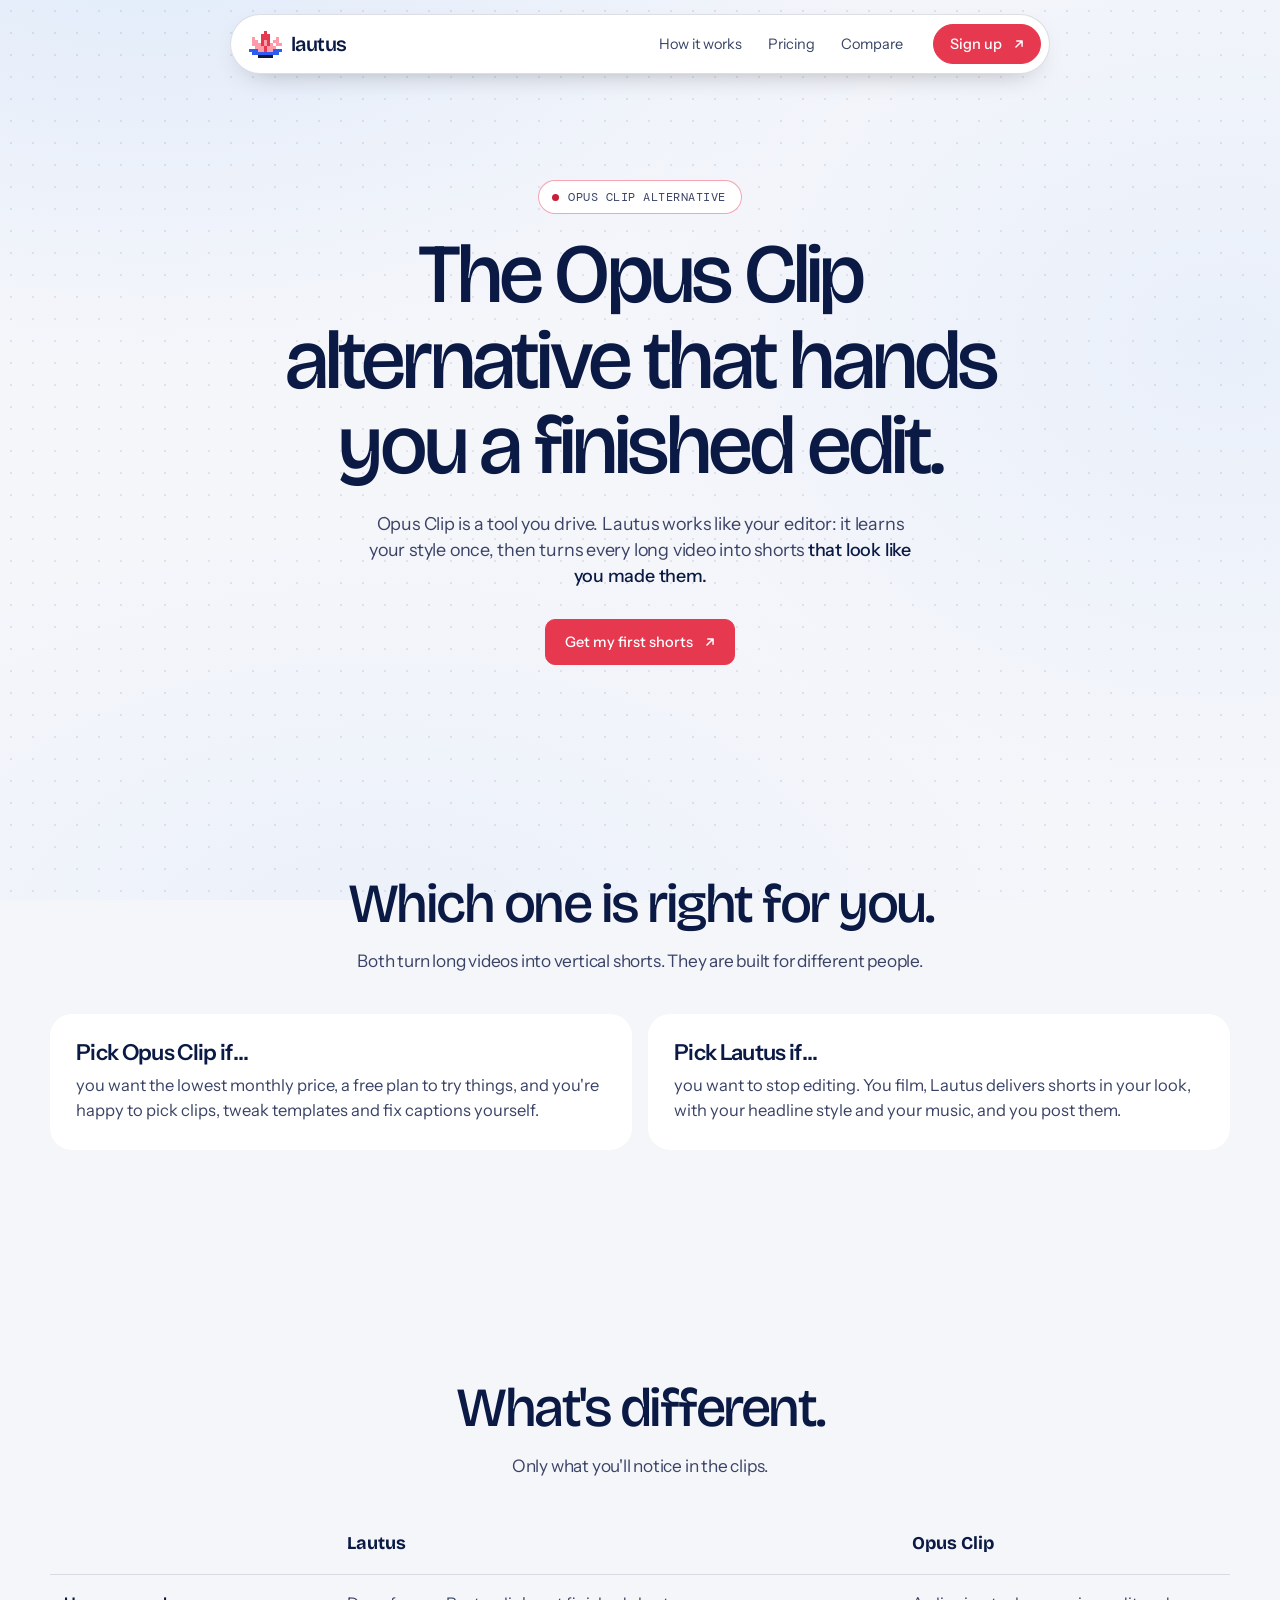
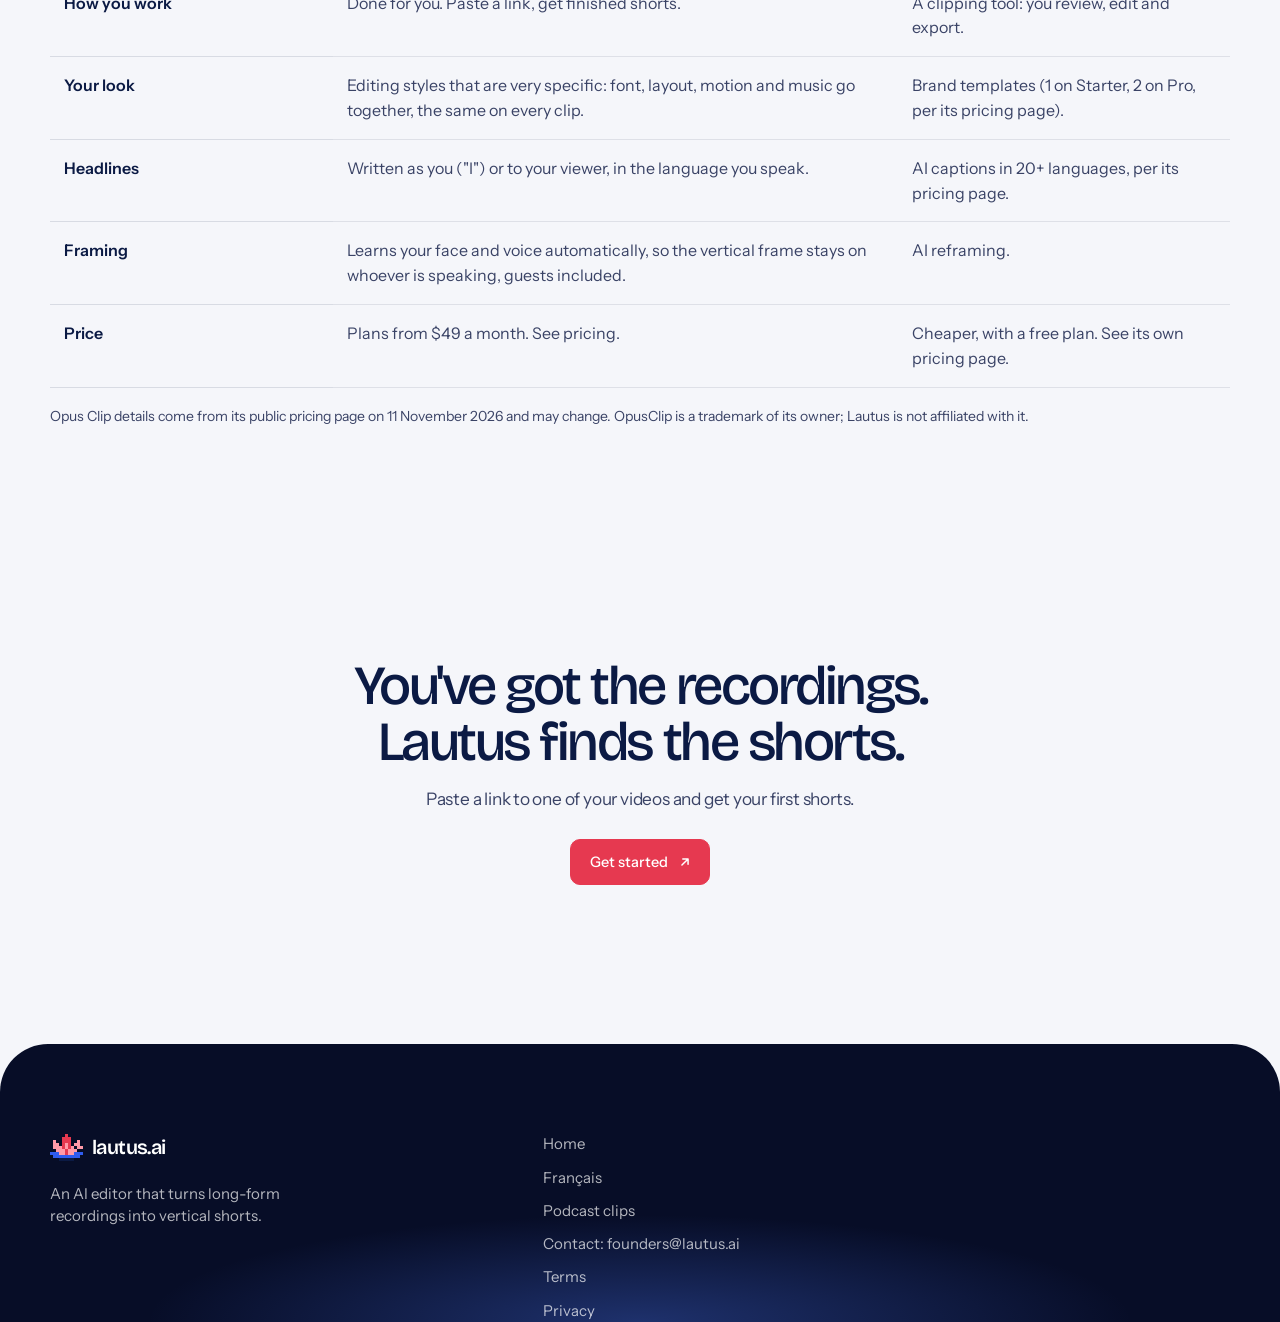
==== commit dd1cab13: "SEO: podcast clips page, linked from footers and sitemap Co-Authored-By: Claude Opus 5.5 <noreply@an" ====
--- a/opus-clip-alternative/index.html
+++ b/opus-clip-alternative/index.html
@@ -167,6 +167,7 @@
       <nav class="footer__links" aria-label="Footer">
         <a href="/">Home</a>
         <a href="/fr/" hreflang="fr" lang="fr">Français</a>
+        <a href="/podcast-clips/">Podcast clips</a>
         <a href="mailto:founders@lautus.ai">Contact: founders@lautus.ai</a>
         <a href="https://app.lautus.ai/terms">Terms</a>
         <a href="https://app.lautus.ai/privacy">Privacy</a>
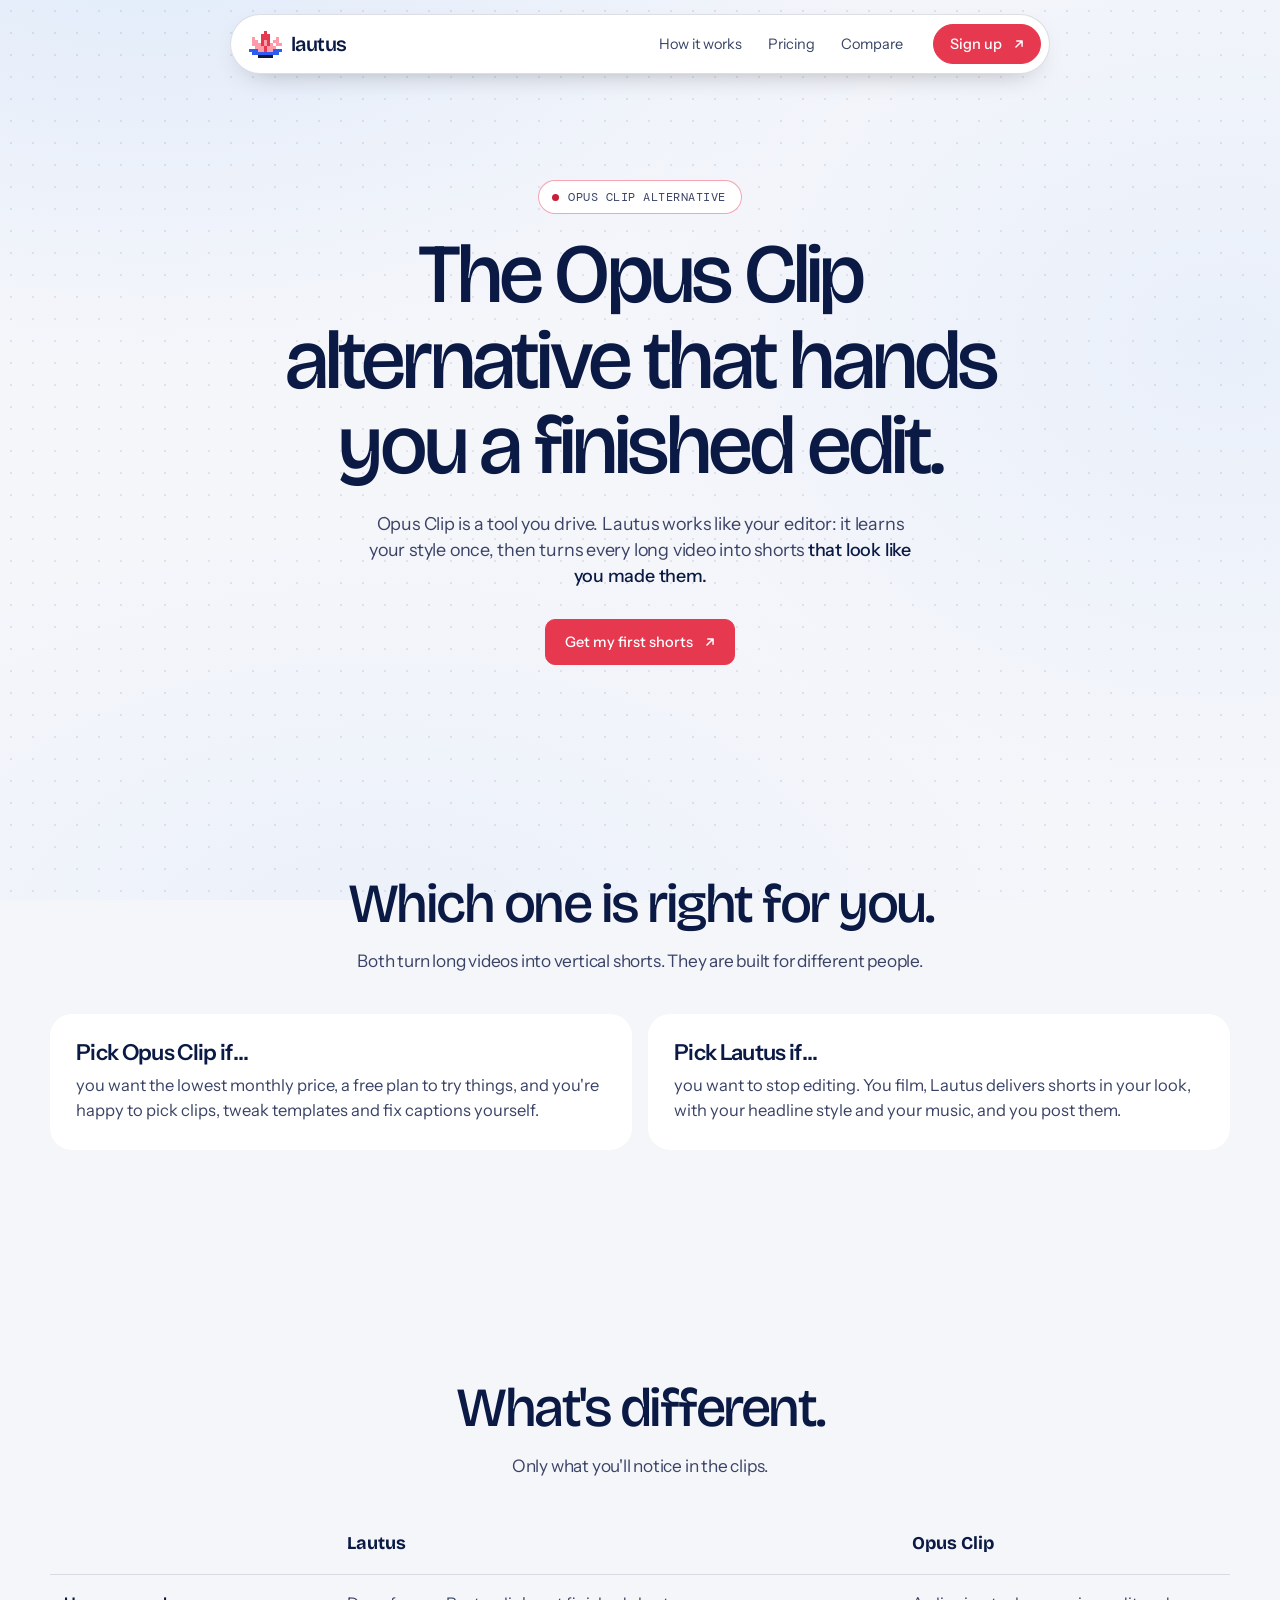
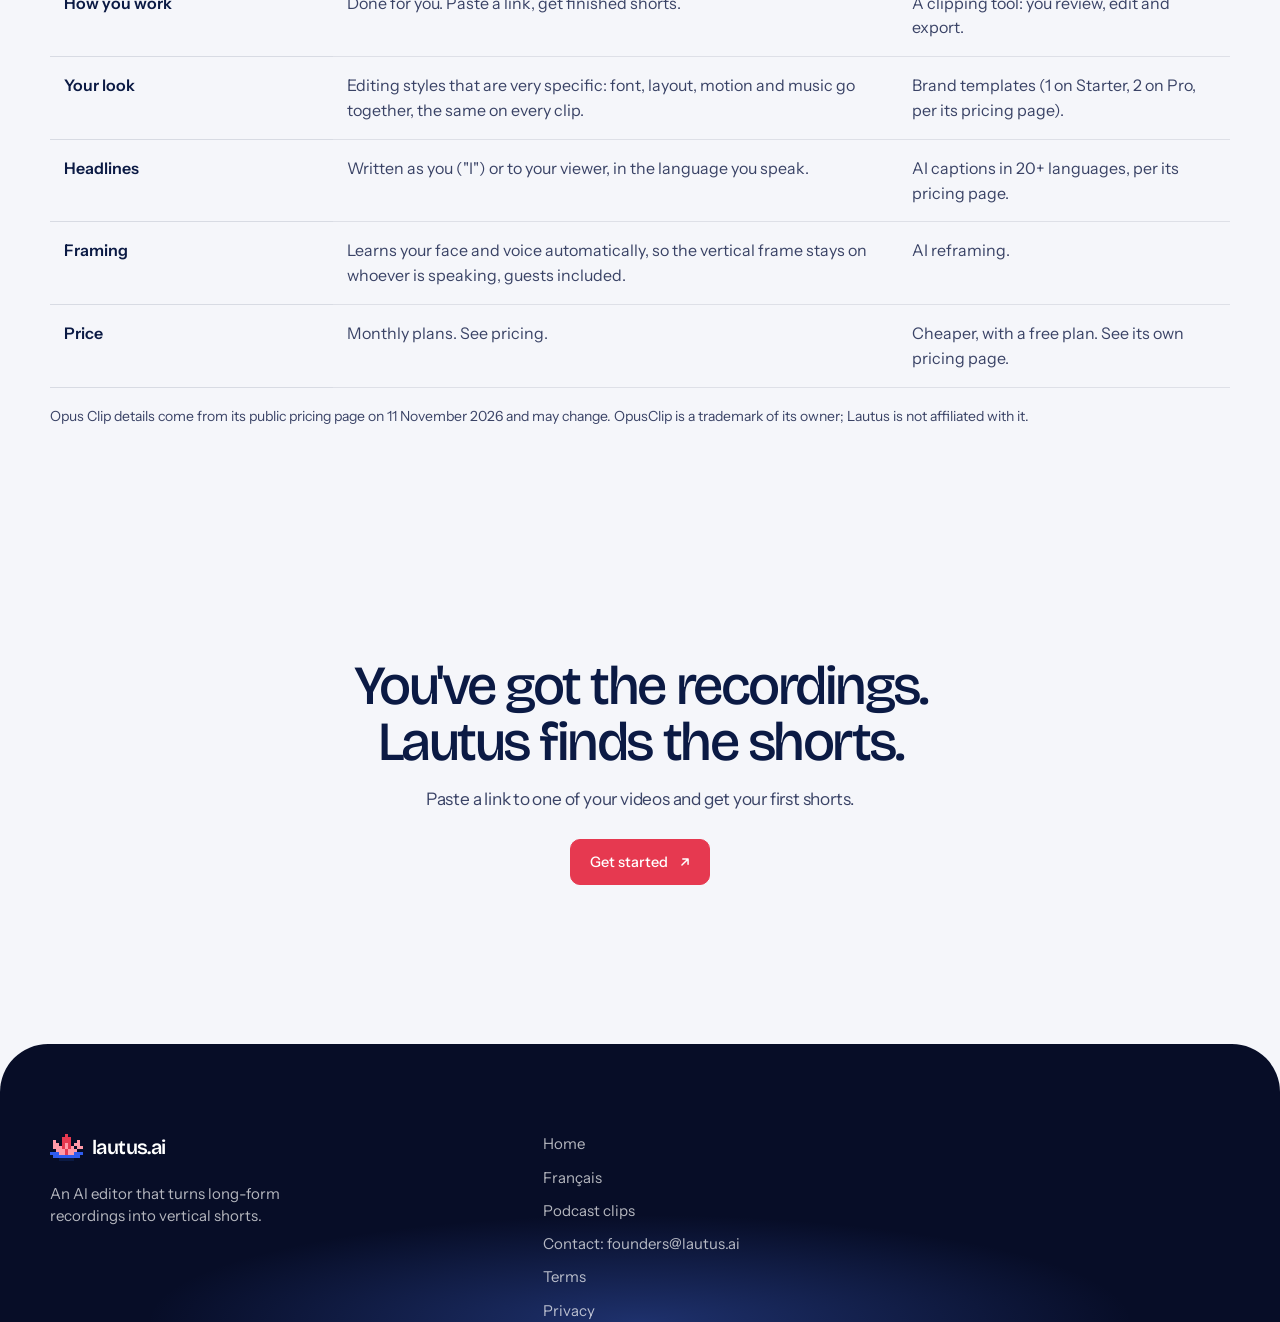
==== commit cd7ff957: "SEO pages: no plan price on the Opus page (launch pricing is changing) Co-Authored-By: Claude Opus 5" ====
--- a/opus-clip-alternative/index.html
+++ b/opus-clip-alternative/index.html
@@ -135,7 +135,7 @@
               <tr><th scope="row">Your look</th><td>Editing styles that are very specific: font, layout, motion and music go together, the same on every clip.</td><td>Brand templates (1 on Starter, 2 on Pro, per its pricing page).</td></tr>
               <tr><th scope="row">Headlines</th><td>Written as you ("I") or to your viewer, in the language you speak.</td><td>AI captions in 20+ languages, per its pricing page.</td></tr>
               <tr><th scope="row">Framing</th><td>Learns your face and voice automatically, so the vertical frame stays on whoever is speaking, guests included.</td><td>AI reframing.</td></tr>
-              <tr><th scope="row">Price</th><td>Plans from $49 a month. <a href="/#pricing">See pricing</a>.</td><td>Cheaper, with a free plan. See its own pricing page.</td></tr>
+              <tr><th scope="row">Price</th><td>Monthly plans. <a href="/#pricing">See pricing</a>.</td><td>Cheaper, with a free plan. See its own pricing page.</td></tr>
             </tbody>
           </table>
         </div>
